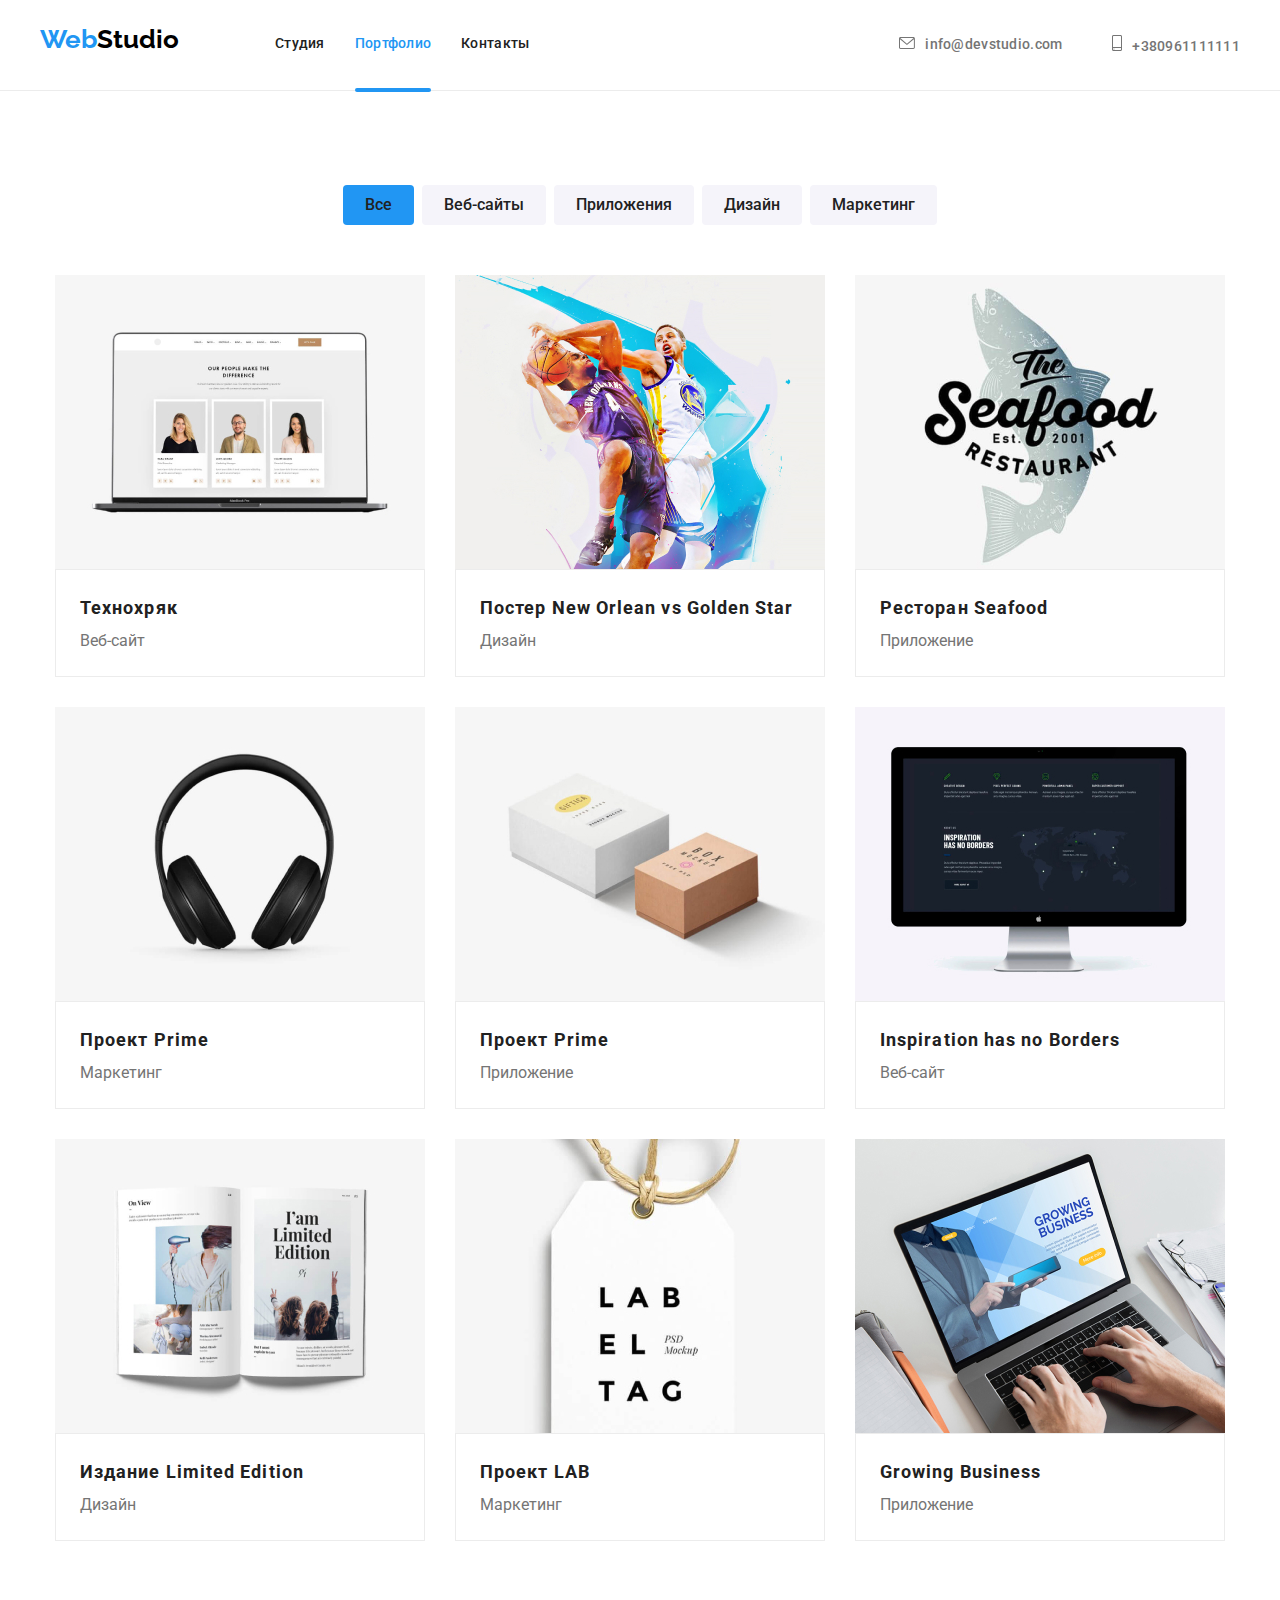
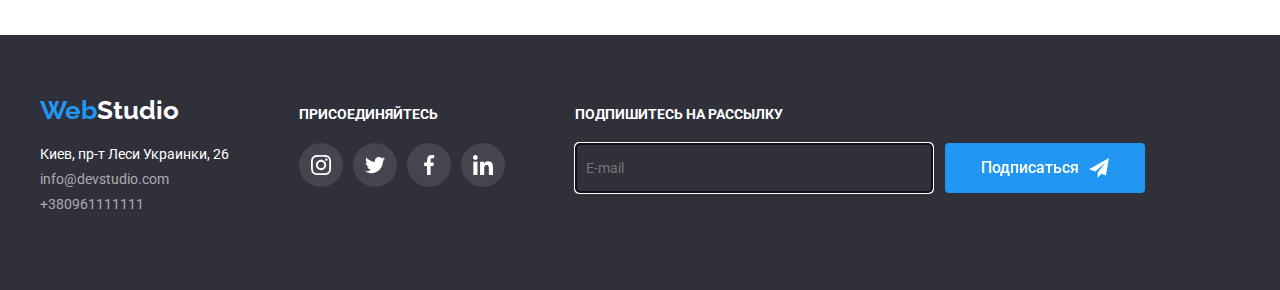
==== portfolio.html @ 6bc1f63d "hw-07" ====
<!DOCTYPE html>
<html lang="ru">
<head>
    <meta charset="UTF-8">
    <meta http-equiv="X-UA-Compatible" content="IE=edge">
    <meta name="viewport" content="width=device-width, initial-scale=1.0">
    <title>portfolio</title>
<link rel="preconnect" href="https://fonts.googleapis.com"> 
<link rel="preconnect" href="https://fonts.gstatic.com" crossorigin> 
<link rel="preconnect" href="https://fonts.googleapis.com">
<link rel="preconnect" href="https://fonts.gstatic.com" crossorigin>
<link href="https://fonts.googleapis.com/css2?family=Raleway:wght@700&family=Roboto:wght@400;500;700;900&display=swap" rel="stylesheet">
<link rel="stylesheet" href="https://cdnjs.cloudflare.com/ajax/libs/modern-normalize/1.1.0/modern-normalize.min.css">
<link rel="stylesheet" href="css/styles.css"> 
    </head>
<body>
      <!-- Top line -->
      <header class="page-header">
        <div class="container main-nav">
          <nav>
         <a class="logo link" href="/">Web<span class="logo-studio link">Studio</span></a>
         <ul class="site-nav list">
           <li class="logo-item"><a href="./index.html" class="link">Студия</a></li>
           <li class="logo-current logo-item"><a href="./portfolio.html" class="link-current link">Портфолио</a></li>
           <li class="logo-item"><a href="" class="link">Контакты</a></li>
           </ul>
       </nav>
       <ul class="adress-nav list">
        <li class="adress-nav">
          <a href="mailto:info@devstudio.com" class="studio-meil">          
           <svg class="adress-nav-icon" width="16px" height="12px">
             <use href="./images/icons.svg#icon-envelope"></use>
           </svg>info@devstudio.com</a>
             </li>
 
 
        <li class="adress-nav"><a href="tel:+380961111111" class="studio-tel"> 
         <svg class="adress-nav-phone" width="10px" height="16px">
           <use href="./images/icons.svg#icon-smartphone"></use>
         </svg>+380961111111</a></li>
      </ul></div>
     </header>
 
     <main>
        <!-- Портфолио -->
        <section class="section padding-top">
        <div class="container">
          <nav>
                  <ul class="button-nav list">
                    <li class="btn-item"><button type="button" class="btn active">Все</button></li>
                    <li class="btn-item"><button type="button" class="btn">Веб-сайты</button></li>
                    <li class="btn-item"><button type="button" class="btn">Приложения</button></li>
                    <li class="btn-item"><button type="button" class="btn">Дизайн</button></li>
                    <li class="btn-item"><button type="button" class="btn">Маркетинг</button></li>
                </ul>
            
              </nav>            
        </div>
    
            <!-- Все -->
          
<div class="container">
  
  <ul class="about-project list">
            <li class="products">
              
              <img class="products-img" src="./images/portfolio/img-1.jpg" alt="Технохряк" width="370">              
              <div class="product-thumb"></div>
              <div class="about-products">
               <h1 class="project">Технохряк</h1>
               <p class="project-item">Веб-сайт</p>
            </div>
            
            </li>
            <li class="products">
              
              <img class="products-img" src="./images/portfolio/img-2.jpg" alt="Постер New Orlean vs Golden Star" width="370">
             <div class="product-thumb"></div>
              <div class="about-products">
              <h1 class="project">Постер New Orlean vs Golden Star</h1>
              <p class="project-item">Дизайн</p>
            </div>
            
            </li>
            <li class="products">
              
              <img class="products-img" src="./images/portfolio/img-3.jpg" alt="Ресторан Seafood" width="370">
              <div class="product-thumb"></div>
              <div class="about-products">
              <h1 class="project">Ресторан Seafood</h1>
              <p class="project-item">Приложение</p>
            </div>
            
            </li>
            <li class="products">
              <img class="products-img" src="./images/portfolio/img-4.jpg" alt="Проект Prime" width="370">
              <div class="product-thumb"></div>
              <div class="about-products">
              <h1 class="project">Проект Prime</h1>
              <p class="project-item">Маркетинг</p>
            </div>
            
            </li>
            <li class="products">
             <img class="products-img" src="./images/portfolio/img-5.jpg" alt="Проект Boxes" width="370">
             <div class="product-thumb"></div>
             <div class="about-products">  
            <h1 class="project">Проект Prime</h1>
                <p class="project-item">Приложение</p>
              </div>
               
              </li>
            <li class="products">
             <img class="products-img" src="./images/portfolio/img-6.jpg" alt="Inspiration has no Borders" width="370">
             <div class="product-thumb"></div>   
             <div class="about-products">
                <h1 class="project">Inspiration has no Borders</h1>
                <p class="project-item">Веб-сайт</p>
              </div>
              
              </li>
              <li class="products">
                <img class="products-img" src="./images/portfolio/img-7.jpg" alt="Издание Limited Edition" width="370">
                <div class="product-thumb"></div>
                <div class="about-products">
                <h1 class="project">Издание Limited Edition</h1>
                <p class="project-item">Дизайн</p>
              </div>
              
              </li>
              <li class="products">
               <img class="products-img" src="./images/portfolio/img-8.jpg" alt="Проект LAB" width="370">
               <div class="product-thumb"></div> 
               <div class="about-products">
                <h1 class="project">Проект LAB</h1>
                <p class="project-item">Маркетинг</p>
              </div>
              
              </li>
              <li class="products">
               <img class="products-img" src="./images/portfolio/img-9.jpg" alt="Growing Business" width="370">
               <div class="product-thumb"></div>
               <div class="about-products">
                <h1 class="project">Growing Business</h1>
                <p class="project-item">Приложение</p>
              </div>
             
              </li>
            </ul>
         
          </div>
        </section>
      </main>
  
      <!-- Футер -->
      <footer class="footer-nav">
        <div class="container footer-item">
          <div class="foot-nav">
         <div class="footer-logo"><a class="footer-logo link" href="/">Web<span class="footer-logostudio link">Studio</span></a></div>
            <address>
              <div class="footer">
              <ul class="adress-footer list">
              <li class="adress"><a class="post-adress">Киев, пр-т Леси Украинки, 26</a></li>
              <li class="adress"><a href="mailto:info@devstudio.com" class="link-footer">info@devstudio.com</a></li>
              <li class="adress"><a href="tel:++380961111111" class="link-footer">+380961111111</a></li>
            </ul>
          </div>           
            </address>
          </div>
        
  <div class="welcome">
    <h3 class="welcome-title">ПРИСОЕДИНЯЙТЕСЬ</h3>
      <ul class="welcome-soc-list list">
      <li class="welcome-soc-item">
        <a href="" class="welcome-soc-link">
          <svg class="welcome-soc-icon" width="20px" height="20px">
            <use href="./images/icons.svg#icon-instagram"></use>
          </svg>
        </a>
      </li>
      <li class="welcome-soc-item">
        <a href="" class="welcome-soc-link">
          <svg class="welcome-soc-icon" width="20px" height="20px">
            <use href="./images/icons.svg#icon-twitter"></use>
          </svg>
        </a>
      </li>
      <li class="welcome-soc-item">
        <a href="" class="welcome-soc-link">
          <svg class="welcome-soc-icon" width="20px" height="20px">
            <use href="./images/icons.svg#icon-facebook"></use>
          </svg>
        </a>
      </li>
      <li class="welcome-soc-item">
        <a href="" class="welcome-soc-link">
          <svg class="welcome-soc-icon" width="20px" height="20px">
            <use href="./images/icons.svg#icon-linkedin"></use>
          </svg>
        </a>
      </li>
    </ul>
  </div>
  
  <div class="footer-list-item list">
  
    <h3 class="welcome-title">ПОДПИШИТЕСЬ НА РАССЫЛКУ</h3>
    <form class="footer-form">
      <input class="form-input" type="email" id="email" name="email"  placeholder="E-mail" autofocus autocomplete="email">
      <label class="form-label" for="email">
          <button type="submit" class="btn footer-btn">
            Подписаться
            <svg class="btn-link-icon" width="20px" height="20px">
              <use href="./images/icons.svg#icon-icon-send"></use>
            </svg> 
          </button>
      </label>
    </form>
  
  </div>
  </div>
  
    </footer>
</body>
</html>
---- css/styles.css ----
html {
    box-sizing: border-box;
}

*::before,
*::after {
    box-sizing: inherit;}

:root {
    --primary-text-color: #212121;
    --accent-color: #2196F3;
    --primary-white-color: #FFFFFF;
    --secondary-color: #757575;}

/*body style*/

body {font-family: 'Roboto', sans-serif; 
    background-color: var(--primary-white-color);
    color: var(--primary-text-color);
    font-size: 14px;
    letter-spacing: 0.0 3em;} 

    .list {list-style: none;}
    .link {text-decoration: none;}
    
/* page-header */
   
.page-header 
   {background-color: var(--primary-white-color);
padding: 24px 0 25px;
border-bottom: 1px solid #ECECEC;}

/* container */

.container {
    margin-left: auto;
    margin-right: auto;
    width: 1200px;
    padding-left: 0px;
    padding-right: 0px;
    padding-top: 0px;
    /* outline: 2px solid tomato; */
}

.section {
    padding-top: 94px;
    padding-bottom: 94px;
}
.section.no-padding {
    padding-top: 0px;
    padding-bottom: 0px;
}

.section.padding-top {
    padding-top: 94px;
    padding-bottom: 0px;
}
.section.padding-bottom {
    padding-top: 0px;
    padding-bottom: 94px;
}

.visually-hidden {
    position: absolute;
    white-space: nowrap;
    width: 1px;
    height: 1px;
    overflow: hidden;
    border: 0;
    padding: 0;
    clip: rect(0 0 0 0);
    clip-path: inset(50%);
    margin: -1px;
}

/*-------------logo--------------*/
    .logo {
    font-family: 'Raleway', sans-serif;
    font-weight: 700;
    font-size: 26px;
    line-height: 1.17;
    color: #2196F3;}

    .logo-studio {color: #000000;}
    
    /*site-nav*/

    .site-nav {display: inline-flex;
    align-items: center;}

    .logo {margin-right: 93px;}
    
    .site-nav .link {
    display: block;
    color: var(--primary-text-color);
    font-weight: 500;
    line-height: 0.87;
    letter-spacing: 0.02em;
    /* transition-duration: 1000ms;
    transition-timing-function: cubic-bezier(0.4, 0, 0.2, 1); */
    }


    
    /* ------------------Полоски------------ */

    
    
    .logo-item::after {
        position: relative;
        bottom: -30px;
        content: "";
        width: 100%;
        height: 4px;
        border-radius: 2px;
        background-color: #2196F3;
        display: inline-flex;
        opacity: 0;
        transition-duration: 250ms;
    transition-timing-function: cubic-bezier(0.4, 0, 0.2, 1);
         }

    
    
    
    .logo-current.logo-item::after  {opacity: 1;}

    

    
    .logo-item:not(:last-child) {
        margin-right:30px;
        
   }

    /* .logo-item {position: relative; opacity: 1;} */

      
    .site-nav .link:hover {color: var(--accent-color);}
    .site-nav .link:focus {color: var(--accent-color);} 

    .adress-nav .link {color: var(--primary-text-color);
    font-weight: 500;
    line-height: 0.87;
    letter-spacing: 0.02em;
   }
    
    .adress-nav .link:hover {color: var(--accent-color);}
    .adress-nav .link:focus {color: var(--accent-color);}

    .site-nav .link-current {
        font-weight: 500;
        color: var(--accent-color); }

    

        

    .studio-meil {
    color: var(--secondary-color);
    font-weight: 500;
    line-height: 1.14;
    letter-spacing: 0.02em;
    display: block;
    text-decoration: none;
    transition-duration: 250ms;
    transition-timing-function: cubic-bezier(0.4, 0, 0.2, 1);}


    .adress-nav-icon {fill: currentColor; margin-right: 10px;
        align-items: center; }

    .studio-meil:hover {color: var(--accent-color);}
    .studio-meil:focus {color: var(--accent-color);}

    .adress-nav {display: flex;
        align-items: center;}

    .adress-nav .studio-meil {
    margin-right: 50px;}

    .studio-tel {
    color: var(--secondary-color);
    font-weight: 500;
    line-height: 1.14;
    letter-spacing: 0.02em;
    display: block;
    text-decoration: none;
    transition-duration: 250ms;
    transition-timing-function: cubic-bezier(0.4, 0, 0.2, 1);;
    }

    .adress-nav-phone {fill: currentColor; margin-right: 10px;
        align-items: center;}

    .studio-tel:hover {color: var(--accent-color);}
    .studio-tel:focus {color: var(--accent-color);}

    .list  
    {list-style: none;
    padding: 0;
    margin: 0;}
    
  
    .main-nav {display: flex;
    align-items: center;
    justify-content: space-between;
    
}
   
    /*-------------Hero------------------*/

  .hero {
    text-align: center;
    padding: 200px 390px;
    background-color: #2F303A;
    }

    .hero-fone {
    max-width: 1600px;
        height: 600px;
        margin-left: auto;
        margin-right: auto;
        background-image: linear-gradient(rgba(47, 48, 58, 0.4), rgba(47, 48, 58, 0.4)), url(../images/header.jpg);
        background-repeat: no-repeat;
        background-position: center;
        background-size: cover;

    }


    .hero-title {
        font-weight: 900;
        margin-top: 0;
        margin-bottom: 30px;
        font-size: 44px;
        line-height: 1.3;
        letter-spacing: 0.06em;
        text-transform: uppercase;
    color: var(--primary-white-color);}

    .order-services {
        cursor: pointer;
        border: 1px solid transparent;
        border-radius: 4px;
        min-width: 200px;
        padding: 10px 32px;
        display: inline-block;
        background-color: #2196F3;
        color: var(--primary-white-color);
        font-weight: 700;
        font-size: 16px;
        line-height: 1.8;
        letter-spacing: 0.06em;
    text-align: center;
    
}


    /*Особенности*/

    .section-title {
    margin-top: 0;
    margin-bottom: 0px;
    font-size: 36px;
    line-height: 1.16;
    text-align: center;
    color: var(--primary-text-color);
        }
    
    .peculiarities-list .title 
    {color: var(--primary-text-color);
    margin-top: 0;
    margin-bottom: 0; 
    font-weight: 700;
    line-height: 1.14;}

    .item-peculiarities
     {margin-right: 30px;
    width: 270px;
        height: 120px;
     }

    .item-peculiarities:last-child {margin-right: 0;}

    
    .peculiarities-list 
    {display: flex;}


    

    .name-title {
    margin-top: 0;
    margin-bottom: 10px;
    font-size: 14px;
    font-weight: 700;
    line-height: 1.14;
    text-transform: uppercase;
    color: var(--primary-text-color);
    padding-top: 30px;
    
    }
      
    .about-peculiarities {
    margin-top: 0;
    margin-bottom: 0px;

    line-height: 1.71;
    color: var(--secondary-color); }

    
    /* ______________________________________  */

    .pec-icon {
        display: flex;
        justify-content: center;
        
    }

    .pec-item {
        width: 270px;
        height: 120px;
        display: flex;
        flex-direction: column;
        align-items: center;
        justify-content: center;
        background-color: #F5F4FA;
        margin-right: 30px;}

        
    /* Чем мы занимаемся */

    .about-title {padding-bottom: 50px;}
    
   
    .item 
    {width: calc((100% - 60px) / 3);
    margin-right: 30px;}

    .about-item
     {display:flex;
    flex-wrap: wrap;;
     }

    .item:last-child {margin-right: 0;}
  
    /*---------Наша команда---------*/
    
    .section-title {padding-bottom: 50px;}
    
    .team {background-color: #F5F4FA;}
    
    .member-pic {display: block;}

    .products-img {display: block;}

  

    .about-team {background-color: var(--primary-white-color);}

    .team-title
    {font-weight: 500;
    font-size: 16px;
    line-height: 1.18;
    text-align: center;
    margin: 0;
    padding-top: 30px;
    color: var(--primary-text-color);}

    .team-profession 
    {font-size: 16px;
    line-height: 1.18;
    text-align: center;
    color: var(--secondary-color);
    margin-bottom: 16px;
    padding-bottom: 16px;}

    .team 
    {display: flex;
    flex-wrap: wrap;
    justify-content:center;
    
}

    .member-team {
    width: 270px;
    box-shadow: 0px 4px 4px rgb(0 0 0 / 25%);    
    margin-right: 30px;
    border: 1px solid #ECECEC;
    

    
    }

    .member-team:last-child {margin-right: 0;}

    .section .team {
        margin-bottom: 0;
    }

/* ------------social----------- */

.team-soc-list {
display: flex;
justify-content: center;
padding-bottom: 30px;
}

.team-soc-item {
width: 44px;
height: 44px;
}

.team-soc-item + .team-soc-item {margin-left: 10px;}

.team-soc-link {
    width: 100%;
    height: 100%;
    background-color: var(--primary-white-color);
    display: flex;
    align-items: center;
    justify-content: center;
    border-radius: 50%;
    color: #AFB1B8;
    transition-duration: 250ms;
    transition-timing-function: cubic-bezier(0.4, 0, 0.2, 1);
}

.team-soc-icon {fill: currentColor;}

.team-soc-link:hover {
    background-color: var(--accent-color);
    color: var(--primary-white-color);
}


    /*Футер*/

    
    .footer-item {display: flex;
    flex-direction: row;
align-items: baseline;} 
    
    .footer-nav {background-color:  #2F303A;}

.foot-nav {display: inline-block;}

    
    .footer-logo {
    font-family: 'Raleway', sans-serif;
    font-weight: 700;
    
    font-size: 26px;
    line-height: 1.19;
    color: var(--accent-color);}

    .footer-logostudio {color: var(--primary-white-color);}
    
    .post-adress {
    line-height: 0.06;
    font-style: normal;
    color: var(--primary-white-color);}

    .link-footer
    {text-decoration: none;
    font-style: normal;
    line-height: 0.06;
    color: rgba(255, 255, 255, 0.6);
    transition-duration: 250ms;
    transition-timing-function: cubic-bezier(0.4, 0, 0.2, 1);;
}

    .link-footer:hover {color: var(--accent-color);}
    .link-footer:focus {color: var(--accent-color);}

    .footer-logo { 
    padding-top: 60px;
    }
    
    .footer {
   
    padding-top: 20px;
    padding-bottom: 60px;
    margin-bottom: 9px;}
    
    .adress {
        margin-bottom: 9px;
    }

    
    .welcome {
        display: inline-block;
        margin-left: 70px;
        }



    .welcome-title
    {font-size: 14px;    
    line-height: 1.14;    
    margin-top: 0;
    margin-bottom: 0%;
    color: var(--primary-white-color);
padding-bottom: 20px;}

    .welcome-soc-item {
        width: 44px;
        height: 44px;
        }
        
    .welcome-soc-link {
        width: 100%;
        height: 100%;
        background-color: rgba(255, 255, 255, 0.1);
        display: flex;
        align-items: center;
        justify-content: center;
        border-radius: 50%;
        color: white;
       transition-duration: 250ms;
       
    transition-timing-function: cubic-bezier(0.4, 0, 0.2, 1);;
    }

    .welcome-soc-list {
        display: flex;
        justify-content: center;}

        .welcome-soc-item + .welcome-soc-item {margin-left: 10px;}

        .welcome-soc-icon {fill: currentColor ;}

        .welcome-soc-link:hover {
            background-color: var(--accent-color);
            color: var(--primary-white-color);
        }

    .footer-list-item {
    display: inline-block;
    margin-left: 70px;}

    .footer-form {display: inline-flex;
    }


    .btn.footer-btn {
    display: flex;
    align-items: center;
    justify-content: center;
    margin-left: 12px;
    width: 200px;
    height: 50px;
    background-color: #2196F3;
    color: #FFFFFF;}


            
            
                
    .btn-link-icon {margin-left: 10px;}



        

       /*----------------------button------------------------------*/

   .btn {
    display: flex;
    cursor: pointer;
    color: var(--primary-text-color);
    text-decoration: none;
    padding: 6px 22px;
    outline: none;
    font-weight: 500;
    font-size: 16px;
    line-height: 1.6;
    border-width: 1px 0;
    border-style: solid none;
    border-color: transparent;
    border-radius: 4px;
    background: #F5F4FA;
    transition: 0.2s;
    text-align: center;
    transition-duration: 250ms;
    transition-timing-function: cubic-bezier(0.4, 0, 0.2, 1);;}

    .button-nav {display: flex;
        justify-content: center;
        padding-bottom: 50px;
       }



    .btn-item { font-size: 500;
    
    }
  
   

    .button-nav .btn-item + .btn-item {margin-left: 8px;}

    .btn.active {background-color: var(--accent-color);}
    
    .btn:hover {background-color: var(--accent-color); color: var(--primary-white-color);}
    .btn:focus {background-color: var(--accent-color); color: var(--primary-white-color);}
    .btn:hover {box-shadow: 0px 4px 4px rgb(0 0 0 / 25%);}

    





    /* project */

     .about-project 
    {display: flex;
    flex-wrap: wrap;
    justify-content:center;
    padding-bottom: 94px;
        
}

.project {
    margin: 0;
    padding-top: 20px;
    padding-bottom: 4px;
    font-size: 18px;
    line-height: 2;
    letter-spacing: 0.06em;
    color: var(--primary-text-color);
}

    .products-img {display: block;}

    .project-item {
    margin: 0;
    font-size: 16px;
    line-height: 1.87;
    color: var(--secondary-color);
}


    .products {margin-right: 30px;
    margin-bottom: 30px;
    }

    .product-thumb::before {
    content: "";
    width: 370px;
    height: 294px;
    background-color: rgba(33, 150, 243, 0.9);
    display: block;
    position: absolute;
    overflow: hidden;
    opacity: 0;
    transition-duration: 250ms;
    transition-timing-function: cubic-bezier(0.4, 0, 0.2, 1);
    transform: translateY(0);
    }


    .product-thumb::before {
    content: 'Ресурс предлагает комплексные предложения с разным уровнем функционала и сервисов. Все это позволит посетителю получить исчерпывающие сведения о компании или частном лице.';
    font-size: 18px;
    line-height: 1.55;
    padding: 63px 24px;
    color: var(--primary-white-color);
        } 

        
.products:hover .product-thumb::before
{transform: translateY(-100%);
opacity: 1;}
            
     


    .products:hover {box-shadow: 0px 4px 4px rgb(0 0 0 / 25%);}
    .products:focus {box-shadow: 0px 4px 4px rgb(0 0 0 / 25%);}

    .products:nth-child(3n) {margin-right: 0;}
    .products:nth-last-child(-n+3) {margin-bottom: 0;}
    /* .products:nth-last-child(-n+3) {padding-bottom: 94px;} */

    .about-products
    {padding: 20px 24px; 
    border: 1px solid #ECECEC;}
    
    .project {padding: 0;}
    .products-img {display: block;}

    /* -- Постоянные клиенты -- */



    .customers-list {
        display: flex;
        justify-content: center;
    }

    .customers-item {
        width: 170px;
        height: 92px;
        border: 1px solid #AFB1B8;
        overflow: hidden;
        border-radius: 4px;
    }

    .customers-item:hover {border: 1px solid var(--accent-color);

    }

    .customers-item + .customers-item {margin-left: 30px;}

    .customers-link {
        width: 100%;
        height: 100%;
        background-color: var(--primary-white-color);
        display: flex;
        align-items: center;
        justify-content: center;
        color: #AFB1B8;
        transition-property: color;
    transition-duration: 250ms;
    transition-timing-function: cubic-bezier(0.4, 0, 0.2, 1);}

    .customers-icon {fill: currentColor;}
        
    .customers-link:hover {
        background-color: var(--primary-white-color);
        color: var(--accent-color);}



        /* --------------------------Modal------------------------ */

.backdrop {
    position: absolute;
    top: 0;
    left: 0;
    width: 100vw;
    height: 100vh;
    background-color: rgba(0, 0, 0, 0.2);
    transition: opacity 300ms, visibility 300ms;
}


.modal {
    width: 528px;
    min-height: 581px;
    background-color: #FFFFFF;
    border-radius: 5px;
    position: absolute;
    top: 50%;
    left: 50%;
    transform: translate(-50%, -50%);
    padding: 40px ;

      
}


.modal-closed-btn {
    position: absolute;
    cursor: pointer;
    width: 30px;
    height: 30px;
    border: 1px solid #999999;
    border-radius: 50%;
    top: 8px;
    right: 8px;
    color: #000000;
    background-color: transparent;
    display: flex;
    align-items: center;
    justify-content: center;
}

.modal-closed-btn:hover {fill:var(--accent-color)}

  

.is-hidden{
    opacity: 0;
    pointer-events: none;
    visibility: hidden;
}


.modal-title {
   font-size: 18px;
   font-weight: 600;
    color: #000000;
    text-align: center;
    margin-bottom: 15px;
}

.modal-input {
    width: 100%;
    height: 45px;
    border: 1px solid #757575;
    border-radius: 3px;
    padding-left: 30px;
}

 .modal-field {
     margin-bottom: 10px;
 }



.modal-label {color: #757575;
    font-size: 12px;
    line-height: 1.16;
    display: block;
    margin-bottom: 5px;}


.form-input {width: 358px;
height: 50px;
border: 1px solid #FFFFFF4D;
background-color: #2F303A;
border-radius: 4px;
padding-left: 10px;}


.modal-comment {
    width: 100%;
    height: 120px;
    border: 1px solid #757575;
    border-radius: 3px;
    margin-bottom: 10px;
    padding: 10px;
    resize: none;
}


.btn.form-list-btn {
    display: flex;
    align-items: center;
    justify-content: center;
    width: 200px;
    height: 50px;
    background-color: #2196F3;
    color: #FFFFFF;}

    .form-list-btn {
    position: absolute;
    left: 162px;}

    .modal-field-wrap {
    position: relative;
    }

    .modal-icon {
        position: absolute;
        left: 7px;
        top: 50%;
        transform: translateY(-50%);
        fill: currentColor;
    }
    
    .modal-input:hover {
    border-color: var(--accent-color);}
    .modal-input:focus {
        border-color: var(--accent-color);}



   .modal-input:focus + .modal-icon {fill: var(--accent-color);}


   .check-text {display: flex;
align-items: center;}

   .check-text::before {
       content: " ";
       width: 16px;
       height: 15px;
       border: 2px solid #303030;
       border-radius: 3px;
       margin-right: 5px;   
   }

   .modal-check:checked + .check-text::before {background-color: var(--accent-color);
border: none;
background-image: url(../images/check.svg);
background-position: center;
background-repeat: no-repeat;}


.form-privacy .link-current{
    font-weight: 400;
}

.form-privacy {

font-size: 14px;
line-height: 1.71;
vertical-align: top}
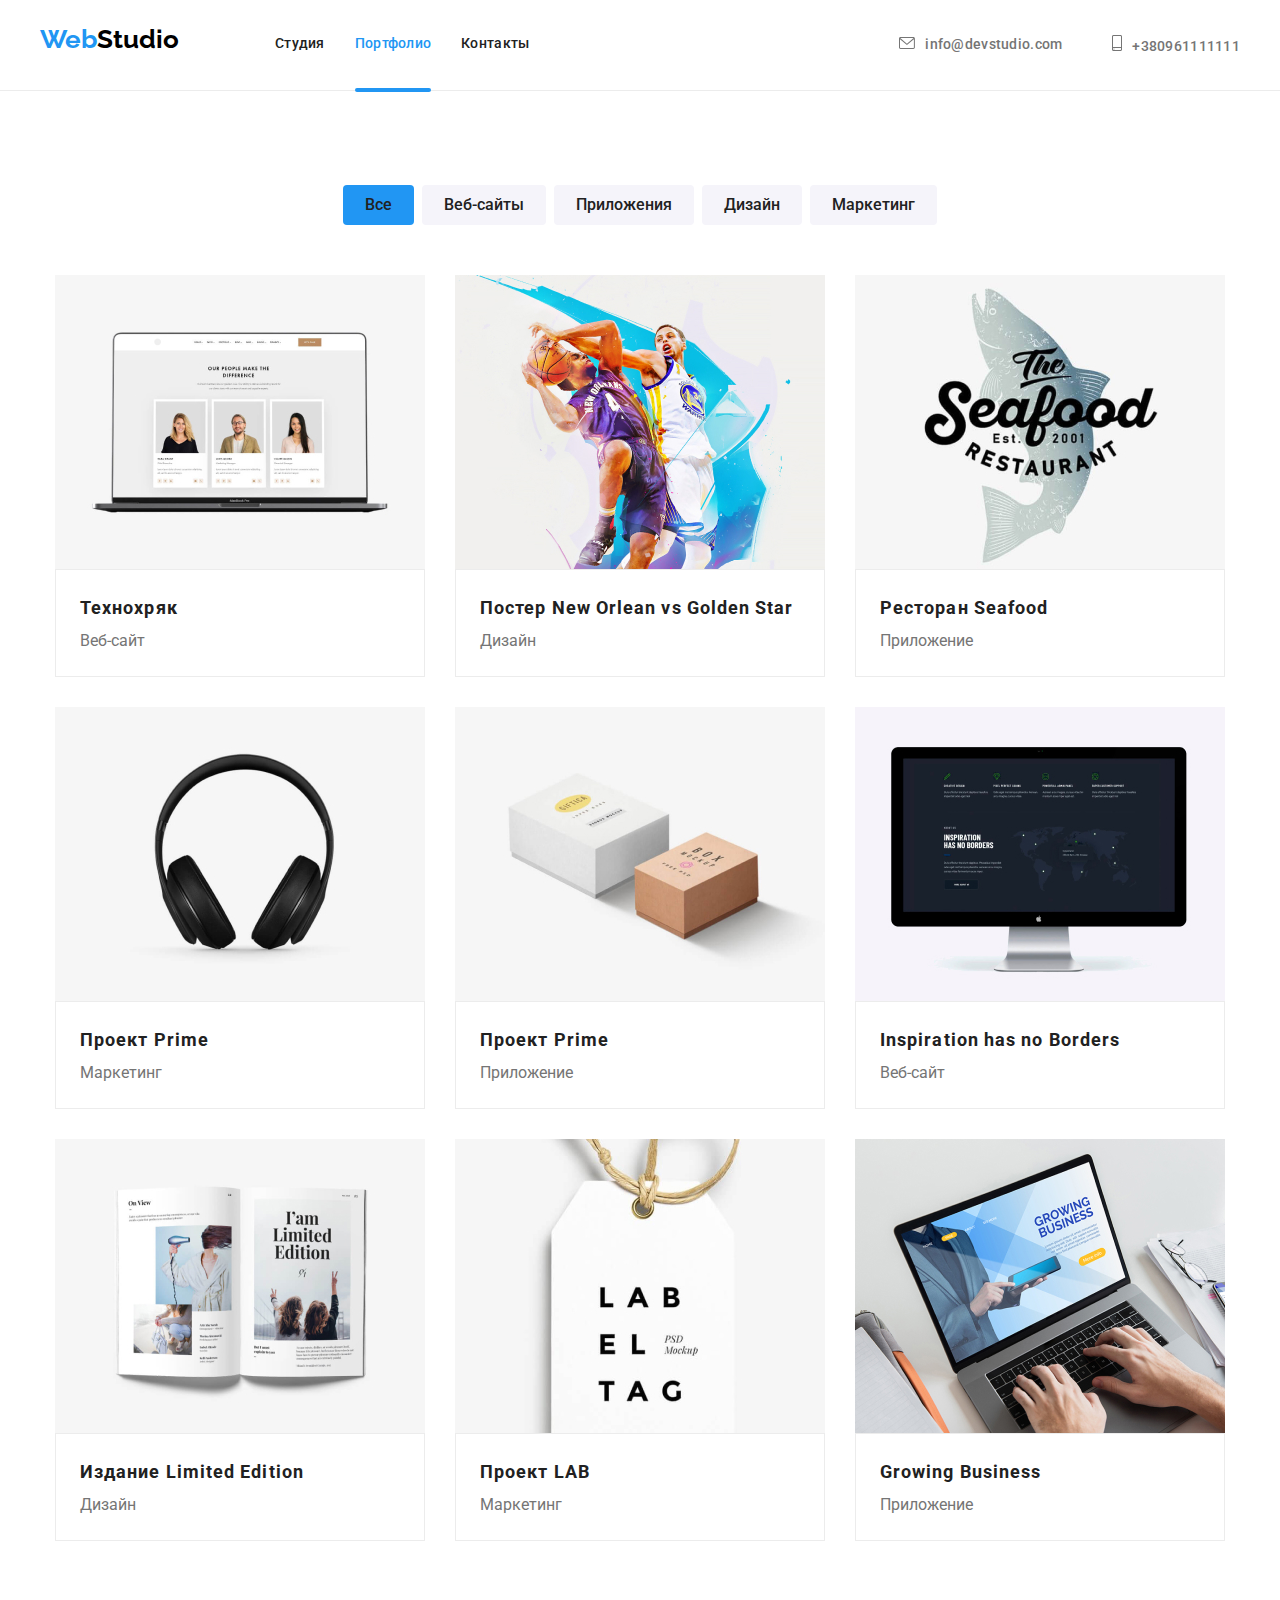
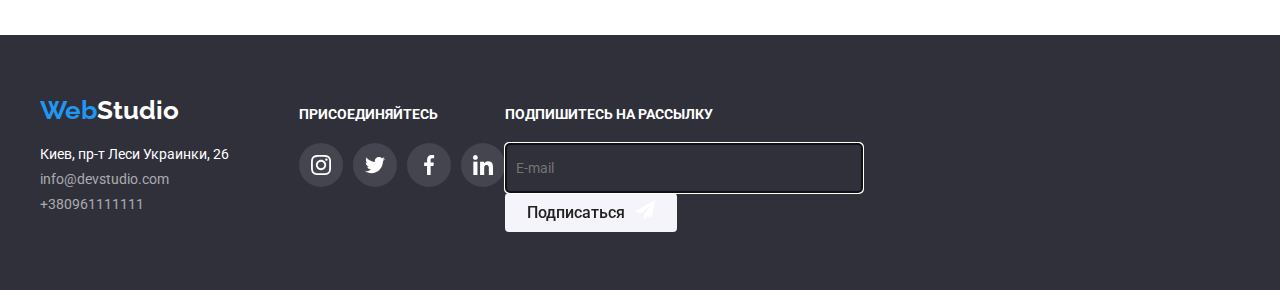
==== commit 1b0f81af: "hw-07" ====
--- a/portfolio.html
+++ b/portfolio.html
@@ -14,32 +14,37 @@
 <link rel="stylesheet" href="css/styles.css"> 
     </head>
 <body>
-      <!-- Top line -->
+      <!--------------------- Лого ------------------------>
       <header class="page-header">
         <div class="container main-nav">
           <nav>
-         <a class="logo link" href="/">Web<span class="logo-studio link">Studio</span></a>
+         <a class="page-header__link link" href="/">Web<span class="page-header__logo link">Studio</span></a>
+      
+      <!-------------------- Навигация -------------------->
          <ul class="site-nav list">
-           <li class="logo-item"><a href="./index.html" class="link">Студия</a></li>
-           <li class="logo-current logo-item"><a href="./portfolio.html" class="link-current link">Портфолио</a></li>
-           <li class="logo-item"><a href="" class="link">Контакты</a></li>
+           <li class="site-nav__item "><a href="./index.html" class="site-nav__link link">Студия</a></li>
+           <li class="site-nav__item stripe-current"><a href="./portfolio.html" class="site-nav__link link link-current">Портфолио</a></li>
+           <li class="site-nav__item"><a href="" class="site-nav__link link">Контакты</a></li>
            </ul>
        </nav>
+           
+       
+       <!--------------------Контакты----------------------->
+       
        <ul class="adress-nav list">
-        <li class="adress-nav">
-          <a href="mailto:info@devstudio.com" class="studio-meil">          
-           <svg class="adress-nav-icon" width="16px" height="12px">
-             <use href="./images/icons.svg#icon-envelope"></use>
-           </svg>info@devstudio.com</a>
-             </li>
- 
- 
-        <li class="adress-nav"><a href="tel:+380961111111" class="studio-tel"> 
-         <svg class="adress-nav-phone" width="10px" height="16px">
-           <use href="./images/icons.svg#icon-smartphone"></use>
-         </svg>+380961111111</a></li>
-      </ul></div>
+         <li class="adress-nav">
+           <a href="mailto:info@devstudio.com" class="adress-nav__meil">          
+            <svg class="adress-nav__icon" width="16px" height="12px">
+              <use href="./images/icons.svg#icon-envelope"></use>
+            </svg>info@devstudio.com</a>
+              </li>
+              <li class="adress-nav"><a href="tel:+380961111111" class="adress-nav__tel"> 
+          <svg class="adress-nav__icon" width="10px" height="16px">
+            <use href="./images/icons.svg#icon-smartphone"></use>
+          </svg>+380961111111</a></li>
+       </ul></div>
      </header>
+   
  
      <main>
         <!-- Портфолио -->
@@ -152,49 +157,51 @@
         </section>
       </main>
   
-      <!-- Футер -->
-      <footer class="footer-nav">
-        <div class="container footer-item">
-          <div class="foot-nav">
-         <div class="footer-logo"><a class="footer-logo link" href="/">Web<span class="footer-logostudio link">Studio</span></a></div>
+      <!------------------------- Футер ----------------------------->
+      <footer class="footer">
+        <div class="container footer__container">
+          <div class="footer__nav">
+         <div class="footer__logo">
+           <a class="footer__logo link" href="/">Web<span class="footer__text link">Studio</span></a>
+          </div>
             <address>
-              <div class="footer">
-              <ul class="adress-footer list">
-              <li class="adress"><a class="post-adress">Киев, пр-т Леси Украинки, 26</a></li>
-              <li class="adress"><a href="mailto:info@devstudio.com" class="link-footer">info@devstudio.com</a></li>
-              <li class="adress"><a href="tel:++380961111111" class="link-footer">+380961111111</a></li>
+              <div class="footer-adress">
+              <ul class="footer-adress__list list">
+              <li class="footer-adress__item"><a class="post-adress">Киев, пр-т Леси Украинки, 26</a></li>
+              <li class="footer-adress__item"><a href="mailto:info@devstudio.com" class="footer-adress__link">info@devstudio.com</a></li>
+              <li class="footer-adress__item"><a href="tel:++380961111111" class="footer-adress__link">+380961111111</a></li>
             </ul>
           </div>           
             </address>
           </div>
         
   <div class="welcome">
-    <h3 class="welcome-title">ПРИСОЕДИНЯЙТЕСЬ</h3>
-      <ul class="welcome-soc-list list">
-      <li class="welcome-soc-item">
-        <a href="" class="welcome-soc-link">
-          <svg class="welcome-soc-icon" width="20px" height="20px">
+    <h3 class="welcome__title">ПРИСОЕДИНЯЙТЕСЬ</h3>
+      <ul class="welcome__list list">
+      <li class="welcome__item">
+        <a href="" class="welcome__link">
+          <svg class="welcome__icon" width="20px" height="20px">
             <use href="./images/icons.svg#icon-instagram"></use>
           </svg>
         </a>
       </li>
-      <li class="welcome-soc-item">
-        <a href="" class="welcome-soc-link">
-          <svg class="welcome-soc-icon" width="20px" height="20px">
+      <li class="welcome__item">
+        <a href="" class="welcome__link">
+          <svg class="welcome__icon" width="20px" height="20px">
             <use href="./images/icons.svg#icon-twitter"></use>
           </svg>
         </a>
       </li>
-      <li class="welcome-soc-item">
-        <a href="" class="welcome-soc-link">
-          <svg class="welcome-soc-icon" width="20px" height="20px">
+      <li class="welcome__item">
+        <a href="" class="welcome__link">
+          <svg class="welcome__icon" width="20px" height="20px">
             <use href="./images/icons.svg#icon-facebook"></use>
           </svg>
         </a>
       </li>
-      <li class="welcome-soc-item">
-        <a href="" class="welcome-soc-link">
-          <svg class="welcome-soc-icon" width="20px" height="20px">
+      <li class="welcome__item">
+        <a href="" class="welcome__link">
+          <svg class="welcome__icon" width="20px" height="20px">
             <use href="./images/icons.svg#icon-linkedin"></use>
           </svg>
         </a>
@@ -204,13 +211,13 @@
   
   <div class="footer-list-item list">
   
-    <h3 class="welcome-title">ПОДПИШИТЕСЬ НА РАССЫЛКУ</h3>
+    <h3 class="welcome__title">ПОДПИШИТЕСЬ НА РАССЫЛКУ</h3>
     <form class="footer-form">
       <input class="form-input" type="email" id="email" name="email"  placeholder="E-mail" autofocus autocomplete="email">
       <label class="form-label" for="email">
           <button type="submit" class="btn footer-btn">
             Подписаться
-            <svg class="btn-link-icon" width="20px" height="20px">
+            <svg class="btn__icon" width="20px" height="20px">
               <use href="./images/icons.svg#icon-icon-send"></use>
             </svg> 
           </button>
--- a/css/styles.css
+++ b/css/styles.css
@@ -1,6 +1,5 @@
 html {
-    box-sizing: border-box;
-}
+    box-sizing: border-box;}
 
 *::before,
 *::after {
@@ -14,7 +13,8 @@
 
 /*body style*/
 
-body {font-family: 'Roboto', sans-serif; 
+body {
+    font-family: 'Roboto', sans-serif; 
     background-color: var(--primary-white-color);
     color: var(--primary-text-color);
     font-size: 14px;
@@ -25,10 +25,10 @@
     
 /* page-header */
    
-.page-header 
-   {background-color: var(--primary-white-color);
-padding: 24px 0 25px;
-border-bottom: 1px solid #ECECEC;}
+.page-header {
+    background-color: var(--primary-white-color);
+    padding: 24px 0 25px;
+    border-bottom: 1px solid #ECECEC;}
 
 /* container */
 
@@ -73,90 +73,77 @@
     margin: -1px;
 }
 
-/*-------------logo--------------*/
-    .logo {
+.list {
+    list-style: none;
+    padding: 0;
+    margin: 0;}
+    
+
+/*-------------Лого--------------*/
+.page-header__link {
     font-family: 'Raleway', sans-serif;
     font-weight: 700;
     font-size: 26px;
     line-height: 1.17;
-    color: #2196F3;}
-
-    .logo-studio {color: #000000;}
-    
-    /*site-nav*/
-
-    .site-nav {display: inline-flex;
+    color: #2196F3;
+    margin-right: 93px;}
+
+.page-header__logo {color: #000000;}
+    
+
+/*----------Навигация----------*/
+
+.site-nav {
+    display: inline-flex;
     align-items: center;}
 
-    .logo {margin-right: 93px;}
-    
-    .site-nav .link {
+.site-nav .site-nav__link {
     display: block;
     color: var(--primary-text-color);
     font-weight: 500;
     line-height: 0.87;
     letter-spacing: 0.02em;
-    /* transition-duration: 1000ms;
-    transition-timing-function: cubic-bezier(0.4, 0, 0.2, 1); */
-    }
-
-
-    
-    /* ------------------Полоски------------ */
-
-    
-    
-    .logo-item::after {
-        position: relative;
-        bottom: -30px;
-        content: "";
-        width: 100%;
-        height: 4px;
-        border-radius: 2px;
-        background-color: #2196F3;
-        display: inline-flex;
-        opacity: 0;
-        transition-duration: 250ms;
-    transition-timing-function: cubic-bezier(0.4, 0, 0.2, 1);
-         }
-
-    
-    
-    
-    .logo-current.logo-item::after  {opacity: 1;}
-
-    
-
-    
-    .logo-item:not(:last-child) {
-        margin-right:30px;
-        
-   }
-
-    /* .logo-item {position: relative; opacity: 1;} */
-
-      
-    .site-nav .link:hover {color: var(--accent-color);}
-    .site-nav .link:focus {color: var(--accent-color);} 
-
-    .adress-nav .link {color: var(--primary-text-color);
+    transition-duration: 250ms;
+    transition-timing-function: cubic-bezier(0.4, 0, 0.2, 1);}
+
+    
+.site-nav .site-nav__link:hover {color: var(--accent-color);}
+.site-nav .site-nav__link:focus {color: var(--accent-color);}
+    
+.site-nav .link-current {
     font-weight: 500;
-    line-height: 0.87;
-    letter-spacing: 0.02em;
-   }
-    
-    .adress-nav .link:hover {color: var(--accent-color);}
-    .adress-nav .link:focus {color: var(--accent-color);}
-
-    .site-nav .link-current {
-        font-weight: 500;
-        color: var(--accent-color); }
-
-    
-
-        
-
-    .studio-meil {
+    color: var(--accent-color); }
+
+.site-nav__item:not(:last-child) {
+    margin-right:30px;}
+
+    
+.site-nav__item::after {
+    position: relative;
+    bottom: -30px;
+    content: "";
+    width: 100%;
+    height: 4px;
+    border-radius: 2px;
+    background-color: #2196F3;
+    display: inline-flex;
+    opacity: 0;
+    transition-duration: 250ms;
+    transition-timing-function: cubic-bezier(0.4, 0, 0.2, 1);}
+
+        
+.stripe-current.site-nav__item::after  {opacity: 1;}
+
+   
+
+
+/* <------------------Контакты---------------------->  */
+
+    .adress-nav {
+    display: flex;
+    align-items: center;}
+        
+    .adress-nav__meil {
     color: var(--secondary-color);
     font-weight: 500;
     line-height: 1.14;
@@ -165,21 +152,14 @@
     text-decoration: none;
     transition-duration: 250ms;
     transition-timing-function: cubic-bezier(0.4, 0, 0.2, 1);}
-
-
-    .adress-nav-icon {fill: currentColor; margin-right: 10px;
-        align-items: center; }
-
-    .studio-meil:hover {color: var(--accent-color);}
-    .studio-meil:focus {color: var(--accent-color);}
-
-    .adress-nav {display: flex;
-        align-items: center;}
-
-    .adress-nav .studio-meil {
+    
+    .adress-nav__meil:hover {color: var(--accent-color);}
+    .adress-nav__meil:focus {color: var(--accent-color);}
+    
+    .adress-nav .adress-nav__meil {
     margin-right: 50px;}
-
-    .studio-tel {
+    
+    .adress-nav__tel {
     color: var(--secondary-color);
     font-weight: 500;
     line-height: 1.14;
@@ -187,110 +167,118 @@
     display: block;
     text-decoration: none;
     transition-duration: 250ms;
-    transition-timing-function: cubic-bezier(0.4, 0, 0.2, 1);;
-    }
-
-    .adress-nav-phone {fill: currentColor; margin-right: 10px;
-        align-items: center;}
-
-    .studio-tel:hover {color: var(--accent-color);}
-    .studio-tel:focus {color: var(--accent-color);}
-
-    .list  
-    {list-style: none;
-    padding: 0;
-    margin: 0;}
-    
-  
-    .main-nav {display: flex;
+    transition-timing-function: cubic-bezier(0.4, 0, 0.2, 1);;}
+
+    .adress-nav__tel:hover {color: var(--accent-color);}
+    .adress-nav__tel:focus {color: var(--accent-color);}
+
+    .adress-nav__icon {
+    fill: currentColor; margin-right: 10px;
+    align-items: center;}
+
+
+    .adress-nav .link {color: var(--primary-text-color);
+    font-weight: 500;
+    line-height: 0.87;
+    letter-spacing: 0.02em;}
+        
+    .adress-nav .link:hover {color: var(--accent-color);}
+    .adress-nav .link:focus {color: var(--accent-color);}
+
+
+/* ------------------Полоски------------ */
+
+.main-nav {
+    display: flex;
     align-items: center;
-    justify-content: space-between;
-    
-}
+    justify-content: space-between;}
+    
+     
    
-    /*-------------Hero------------------*/
-
-  .hero {
+/*---------------------Hero------------------*/
+
+.hero {
     text-align: center;
     padding: 200px 390px;
     background-color: #2F303A;
-    }
-
-    .hero-fone {
     max-width: 1600px;
-        height: 600px;
-        margin-left: auto;
-        margin-right: auto;
-        background-image: linear-gradient(rgba(47, 48, 58, 0.4), rgba(47, 48, 58, 0.4)), url(../images/header.jpg);
-        background-repeat: no-repeat;
-        background-position: center;
-        background-size: cover;
-
-    }
-
-
-    .hero-title {
-        font-weight: 900;
-        margin-top: 0;
-        margin-bottom: 30px;
-        font-size: 44px;
-        line-height: 1.3;
-        letter-spacing: 0.06em;
-        text-transform: uppercase;
+    height: 600px;
+    margin-left: auto;
+    margin-right: auto;
+    background-image: linear-gradient(rgba(47, 48, 58, 0.4), rgba(47, 48, 58, 0.4)), url(../images/header.jpg);
+    background-repeat: no-repeat;
+    background-position: center;
+    background-size: cover;}
+
+
+.hero__title {
+    font-weight: 900;
+    margin-top: 0;
+    margin-bottom: 30px;
+    font-size: 44px;
+    line-height: 1.3;
+    letter-spacing: 0.06em;
+    text-transform: uppercase;
     color: var(--primary-white-color);}
 
-    .order-services {
-        cursor: pointer;
-        border: 1px solid transparent;
-        border-radius: 4px;
-        min-width: 200px;
-        padding: 10px 32px;
-        display: inline-block;
-        background-color: #2196F3;
-        color: var(--primary-white-color);
-        font-weight: 700;
-        font-size: 16px;
-        line-height: 1.8;
-        letter-spacing: 0.06em;
-    text-align: center;
-    
-}
-
-
-    /*Особенности*/
-
-    .section-title {
+.hero__btn {
+    cursor: pointer;
+    border: 1px solid transparent;
+    border-radius: 4px;
+    min-width: 200px;
+    padding: 10px 32px;
+    display: inline-block;
+    background-color: #2196F3;
+    color: var(--primary-white-color);
+    font-weight: 700;
+    font-size: 16px;
+    line-height: 1.8;
+    letter-spacing: 0.06em;
+    text-align: center;}
+    
+
+/*---------------------------Особенности-----------------------*/
+    
+.section-title {
     margin-top: 0;
     margin-bottom: 0px;
     font-size: 36px;
     line-height: 1.16;
     text-align: center;
+    color: var(--primary-text-color);}
+        
+        
+.pec {
+    display: flex;
+    justify-content: center;}
+
+.pec__item {
+    width: 270px;
+    display: flex;
+    flex-direction: column;
+    align-items: center;
+    justify-content: center;
+    background-color: #F5F4FA;
+    height: 120px;
+    margin-right: 30px;}
+   
+.peculiarities {display: flex;}
+
+.peculiarities .title {
     color: var(--primary-text-color);
-        }
-    
-    .peculiarities-list .title 
-    {color: var(--primary-text-color);
     margin-top: 0;
     margin-bottom: 0; 
     font-weight: 700;
     line-height: 1.14;}
-
-    .item-peculiarities
-     {margin-right: 30px;
+    
+.peculiarities__item {
+    margin-right: 30px;
     width: 270px;
-        height: 120px;
-     }
-
-    .item-peculiarities:last-child {margin-right: 0;}
-
-    
-    .peculiarities-list 
-    {display: flex;}
-
-
-    
-
-    .name-title {
+    height: 120px;}
+    
+.peculiarities__item:last-child {margin-right: 0;} 
+        
+ .peculiarities__title {
     margin-top: 0;
     margin-bottom: 10px;
     font-size: 14px;
@@ -298,68 +286,52 @@
     line-height: 1.14;
     text-transform: uppercase;
     color: var(--primary-text-color);
-    padding-top: 30px;
-    
-    }
-      
-    .about-peculiarities {
+    padding-top: 30px;}
+
+          
+.peculiarities__about {
     margin-top: 0;
     margin-bottom: 0px;
-
     line-height: 1.71;
     color: var(--secondary-color); }
 
-    
-    /* ______________________________________  */
-
-    .pec-icon {
-        display: flex;
-        justify-content: center;
-        
-    }
-
-    .pec-item {
-        width: 270px;
-        height: 120px;
-        display: flex;
-        flex-direction: column;
-        align-items: center;
-        justify-content: center;
-        background-color: #F5F4FA;
-        margin-right: 30px;}
-
-        
-    /* Чем мы занимаемся */
-
-    .about-title {padding-bottom: 50px;}
-    
-   
-    .item 
-    {width: calc((100% - 60px) / 3);
+      
+/*---------------Чем мы занимаемся----------------*/
+    
+.study {
+    display:flex;
+    flex-wrap: wrap;}
+      
+.study__item {
+    width: calc((100% - 60px) / 3);
     margin-right: 30px;}
-
-    .about-item
-     {display:flex;
-    flex-wrap: wrap;;
-     }
-
-    .item:last-child {margin-right: 0;}
+    
+.study__item:last-child {margin-right: 0;}
   
-    /*---------Наша команда---------*/
-    
-    .section-title {padding-bottom: 50px;}
-    
-    .team {background-color: #F5F4FA;}
-    
-    .member-pic {display: block;}
-
-    .products-img {display: block;}
-
-  
-
-    .about-team {background-color: var(--primary-white-color);}
-
-    .team-title
+/*-----------------Наша команда---------------*/
+.section .team {margin-bottom: 0;}
+
+.section-title {padding-bottom: 50px;}
+    
+.team {
+    background-color: #F5F4FA;
+    display: flex;
+    flex-wrap: wrap;
+    justify-content:center;}
+
+.team__item {
+    width: 270px;
+    box-shadow: 0px 4px 4px rgb(0 0 0 / 25%);    
+    margin-right: 30px;
+    border: 1px solid #ECECEC;}
+
+.team__item:last-child {margin-right: 0;}
+
+.team__img {display: block;}
+
+.team__about {background-color: var(--primary-white-color);}
+
+.team__title
     {font-weight: 500;
     font-size: 16px;
     line-height: 1.18;
@@ -368,7 +340,7 @@
     padding-top: 30px;
     color: var(--primary-text-color);}
 
-    .team-profession 
+.team__profession 
     {font-size: 16px;
     line-height: 1.18;
     text-align: center;
@@ -376,45 +348,22 @@
     margin-bottom: 16px;
     padding-bottom: 16px;}
 
-    .team 
-    {display: flex;
-    flex-wrap: wrap;
-    justify-content:center;
-    
-}
-
-    .member-team {
-    width: 270px;
-    box-shadow: 0px 4px 4px rgb(0 0 0 / 25%);    
-    margin-right: 30px;
-    border: 1px solid #ECECEC;
-    
-
-    
-    }
-
-    .member-team:last-child {margin-right: 0;}
-
-    .section .team {
-        margin-bottom: 0;
-    }
-
-/* ------------social----------- */
-
-.team-soc-list {
-display: flex;
-justify-content: center;
-padding-bottom: 30px;
-}
-
-.team-soc-item {
-width: 44px;
-height: 44px;
-}
-
-.team-soc-item + .team-soc-item {margin-left: 10px;}
-
-.team-soc-link {
+ .products-img {display: block;}
+ 
+/* ------------team-social-icon----------- */
+
+.team-soc__list {
+    display: flex;
+    justify-content: center;
+    padding-bottom: 30px;}
+
+.team-soc__item {
+    width: 44px;
+    height: 44px;}
+
+.team-soc__item + .team-soc__item {margin-left: 10px;}
+
+.team-soc__link {
     width: 100%;
     height: 100%;
     background-color: var(--primary-white-color);
@@ -424,127 +373,158 @@
     border-radius: 50%;
     color: #AFB1B8;
     transition-duration: 250ms;
-    transition-timing-function: cubic-bezier(0.4, 0, 0.2, 1);
-}
-
-.team-soc-icon {fill: currentColor;}
-
-.team-soc-link:hover {
+    transition-timing-function: cubic-bezier(0.4, 0, 0.2, 1);}
+
+.team-soc__link:hover {
     background-color: var(--accent-color);
-    color: var(--primary-white-color);
-}
-
-
-    /*Футер*/
-
-    
-    .footer-item {display: flex;
+    color: var(--primary-white-color);}
+
+.team-soc__icon {fill: currentColor;}
+
+
+/* ------------- Постоянные клиенты ------------------- */
+
+.customers {
+    display: flex;
+    justify-content: center;}
+
+.customers__item {
+    width: 170px;
+    height: 92px;
+    border: 1px solid #AFB1B8;
+    overflow: hidden;
+    border-radius: 4px;}
+
+.customers__item:hover {border: 1px solid var(--accent-color);}
+
+.customers__item + .customers__item {margin-left: 30px;}
+
+.customers__link {
+    width: 100%;
+    height: 100%;
+    background-color: var(--primary-white-color);
+    display: flex;
+    align-items: center;
+    justify-content: center;
+    color: #AFB1B8;
+    transition-property: color;
+    transition-duration: 250ms;
+    transition-timing-function: cubic-bezier(0.4, 0, 0.2, 1);}
+
+.customers__link:hover {
+    background-color: var(--primary-white-color);
+    color: var(--accent-color);}
+
+
+.customers__icon {fill: currentColor;}
+
+
+
+/*--------------------------Футер----------------------*/
+
+.footer {background-color:  #2F303A;}
+    
+.footer__container {
+    display: flex;
     flex-direction: row;
-align-items: baseline;} 
-    
-    .footer-nav {background-color:  #2F303A;}
-
-.foot-nav {display: inline-block;}
-
-    
-    .footer-logo {
+    align-items: baseline;} 
+    
+.footer__nav {display: inline-block;}
+
+.footer__logo {
     font-family: 'Raleway', sans-serif;
     font-weight: 700;
-    
     font-size: 26px;
     line-height: 1.19;
     color: var(--accent-color);}
 
-    .footer-logostudio {color: var(--primary-white-color);}
-    
-    .post-adress {
+.footer__logo { 
+    padding-top: 60px;}
+
+.footer__text {color: var(--primary-white-color);}
+ 
+.footer-adress__list {   
+    padding-top: 20px;
+    padding-bottom: 60px;
+    margin-bottom: 9px;}
+
+.post-adress {
     line-height: 0.06;
     font-style: normal;
     color: var(--primary-white-color);}
 
-    .link-footer
+.footer-adress__item {margin-bottom: 9px;}
+    
+.footer-adress__link
     {text-decoration: none;
     font-style: normal;
     line-height: 0.06;
     color: rgba(255, 255, 255, 0.6);
     transition-duration: 250ms;
-    transition-timing-function: cubic-bezier(0.4, 0, 0.2, 1);;
-}
-
-    .link-footer:hover {color: var(--accent-color);}
-    .link-footer:focus {color: var(--accent-color);}
-
-    .footer-logo { 
-    padding-top: 60px;
-    }
-    
-    .footer {
-   
-    padding-top: 20px;
-    padding-bottom: 60px;
-    margin-bottom: 9px;}
-    
-    .adress {
-        margin-bottom: 9px;
-    }
-
-    
-    .welcome {
-        display: inline-block;
-        margin-left: 70px;
-        }
-
-
-
-    .welcome-title
+    transition-timing-function: cubic-bezier(0.4, 0, 0.2, 1);;}
+
+.footer-adress__link:hover {color: var(--accent-color);}
+.footer-adress__link:focus {color: var(--accent-color);}
+
+    
+    
+.welcome {
+    display: inline-block;
+    margin-left: 70px;}
+
+.welcome__title
     {font-size: 14px;    
     line-height: 1.14;    
     margin-top: 0;
     margin-bottom: 0%;
     color: var(--primary-white-color);
-padding-bottom: 20px;}
-
-    .welcome-soc-item {
-        width: 44px;
-        height: 44px;
-        }
-        
-    .welcome-soc-link {
-        width: 100%;
-        height: 100%;
-        background-color: rgba(255, 255, 255, 0.1);
-        display: flex;
-        align-items: center;
-        justify-content: center;
-        border-radius: 50%;
-        color: white;
-       transition-duration: 250ms;
+    padding-bottom: 20px;}
+
+.welcome__list {
+    display: flex;
+    justify-content: center;}
+
+.welcome__item {
+    width: 44px;
+    height: 44px;}
+
+.welcome__item + .welcome__item {margin-left: 10px;}       
+
+.welcome__link {
+    width: 100%;
+    height: 100%;
+    background-color: rgba(255, 255, 255, 0.1);
+    display: flex;
+    align-items: center;
+    justify-content: center;
+    border-radius: 50%;
+    color: white;
+    transition-duration: 250ms;
+    transition-timing-function: cubic-bezier(0.4, 0, 0.2, 1);;}
+
+.welcome__link:hover {
+    background-color: var(--accent-color);
+    color: var(--primary-white-color);}    
+
+.welcome__icon {fill: currentColor ;}
+
        
-    transition-timing-function: cubic-bezier(0.4, 0, 0.2, 1);;
-    }
-
-    .welcome-soc-list {
-        display: flex;
-        justify-content: center;}
-
-        .welcome-soc-item + .welcome-soc-item {margin-left: 10px;}
-
-        .welcome-soc-icon {fill: currentColor ;}
-
-        .welcome-soc-link:hover {
-            background-color: var(--accent-color);
-            color: var(--primary-white-color);
-        }
-
-    .footer-list-item {
+
+.form__list {
     display: inline-block;
     margin-left: 70px;}
 
-    .footer-form {display: inline-flex;
-    }
-
-
-    .btn.footer-btn {
+.footer__form {display: inline-flex;}
+
+.form__input {
+    width: 358px;
+    height: 50px;
+    border: 1px solid #FFFFFF4D;
+    background-color: #2F303A;
+    border-radius: 4px;
+    padding-left: 10px;}
+
+.btn.form__btn {
     display: flex;
     align-items: center;
     justify-content: center;
@@ -555,16 +535,147 @@
     color: #FFFFFF;}
 
 
-            
-            
-                
-    .btn-link-icon {margin-left: 10px;}
-
-
-
-        
-
-       /*----------------------button------------------------------*/
+.btn__icon {margin-left: 10px;}
+
+
+
+ /* --------------------------Modal------------------------ */
+
+.backdrop {
+    position: absolute;
+    top: 0;
+    left: 0;
+    width: 100vw;
+    height: 100vh;
+    background-color: rgba(0, 0, 0, 0.2);
+    transition: opacity 300ms, visibility 300ms;}
+
+.is-hidden{
+    opacity: 0;
+    pointer-events: none;
+    visibility: hidden;}
+
+.modal {
+    width: 528px;
+    min-height: 581px;
+    background-color: #FFFFFF;
+    border-radius: 5px;
+    position: absolute;
+    top: 50%;
+    left: 50%;
+    transform: translate(-50%, -50%);
+    padding: 40px ;}
+
+
+.modal__closed-btn {
+    position: absolute;
+    cursor: pointer;
+    width: 30px;
+    height: 30px;
+    border: 1px solid rgba(33, 33, 33, 0.2);
+    border-radius: 50%;
+    top: 8px;
+    right: 8px;
+    color: #000000;
+    background-color: transparent;
+    display: flex;
+    align-items: center;
+    justify-content: center;}
+
+
+.modal__closed-btn:hover {fill:var(--accent-color)}
+
+.modal__title {
+   font-size: 18px;
+   font-weight: 600;
+    color: #000000;
+    text-align: center;
+    margin-bottom: 15px;}
+
+.modal__field {margin-bottom: 10px;}
+
+.modal__label {color: rgba(33, 33, 33, 0.2);
+    font-size: 12px;
+    line-height: 1.16;
+    display: block;
+    margin-bottom: 5px;}
+    
+.modal-input {
+    width: 100%;
+    height: 45px;
+    border: 1px solid rgba(33, 33, 33, 0.2);
+    border-radius: 3px;
+    padding-left: 30px;
+    outline: none;}
+
+ 
+
+
+
+
+
+
+.modal-comment {
+    width: 100%;
+    height: 120px;
+    border: 1px solid rgba(33, 33, 33, 0.2);
+    border-radius: 3px;
+    margin-bottom: 10px;
+    padding: 10px;
+    resize: none;
+    outline: none;}
+
+.modal-comment:focus {
+    border-color: var(--accent-color);}
+
+
+.btn.form-list-btn {
+    display: flex;
+    align-items: center;
+    justify-content: center;
+    width: 200px;
+    height: 50px;
+    background-color: #2196F3;
+    color: #FFFFFF;}
+
+.form-list-btn {
+    position: absolute;
+    left: 162px;}
+
+.modal__field-wrap {
+    position: relative;}
+
+.modal-icon {
+    position: absolute;
+    left: 7px;
+    top: 50%;
+    transform: translateY(-50%);
+    fill: currentColor;}
+    
+.modal-input:focus {border-color: var(--accent-color);}
+
+.modal-input:focus + .modal-icon {fill: var(--accent-color);}
+
+.check-text {
+    display: flex;
+    align-items: center;}
+
+.check-text::before {
+    content: " ";
+    width: 16px;
+    height: 15px;
+    border: 2px solid #303030;
+    border-radius: 3px;
+    margin-right: 5px;}
+
+.modal-check:checked + .check-text::before {
+    background-color: var(--accent-color);
+    border: none;
+    background-image: url(../images/check.svg);
+    background-position: center;
+    background-repeat: no-repeat;}
+
+/*----------------------button------------------------------*/
 
    .btn {
     display: flex;
@@ -586,15 +697,16 @@
     transition-duration: 250ms;
     transition-timing-function: cubic-bezier(0.4, 0, 0.2, 1);;}
 
-    .button-nav {display: flex;
-        justify-content: center;
-        padding-bottom: 50px;
+    .button-nav {
+    display: flex;
+    justify-content: center;
+    padding-bottom: 50px;
        }
 
 
 
     .btn-item { font-size: 500;
-    
+
     }
   
    
@@ -692,46 +804,7 @@
     .project {padding: 0;}
     .products-img {display: block;}
 
-    /* -- Постоянные клиенты -- */
-
-
-
-    .customers-list {
-        display: flex;
-        justify-content: center;
-    }
-
-    .customers-item {
-        width: 170px;
-        height: 92px;
-        border: 1px solid #AFB1B8;
-        overflow: hidden;
-        border-radius: 4px;
-    }
-
-    .customers-item:hover {border: 1px solid var(--accent-color);
-
-    }
-
-    .customers-item + .customers-item {margin-left: 30px;}
-
-    .customers-link {
-        width: 100%;
-        height: 100%;
-        background-color: var(--primary-white-color);
-        display: flex;
-        align-items: center;
-        justify-content: center;
-        color: #AFB1B8;
-        transition-property: color;
-    transition-duration: 250ms;
-    transition-timing-function: cubic-bezier(0.4, 0, 0.2, 1);}
-
-    .customers-icon {fill: currentColor;}
-        
-    .customers-link:hover {
-        background-color: var(--primary-white-color);
-        color: var(--accent-color);}
+ 
 
 
 
@@ -744,10 +817,14 @@
     width: 100vw;
     height: 100vh;
     background-color: rgba(0, 0, 0, 0.2);
-    transition: opacity 300ms, visibility 300ms;
-}
-
-
+    transition: opacity 300ms, visibility 300ms;}
+
+.is-hidden{
+    opacity: 0;
+    pointer-events: none;
+    visibility: hidden;}
+
+               
 .modal {
     width: 528px;
     min-height: 581px;
@@ -757,18 +834,15 @@
     top: 50%;
     left: 50%;
     transform: translate(-50%, -50%);
-    padding: 40px ;
-
-      
-}
-
-
+    padding: 40px;}
+        
+        
 .modal-closed-btn {
     position: absolute;
     cursor: pointer;
-    width: 30px;
+     width: 30px;
     height: 30px;
-    border: 1px solid #999999;
+    border: 1px solid rgba(33, 33, 33, 0.2);
     border-radius: 50%;
     top: 8px;
     right: 8px;
@@ -776,131 +850,120 @@
     background-color: transparent;
     display: flex;
     align-items: center;
-    justify-content: center;
-}
-
+    justify-content: center;}
+        
 .modal-closed-btn:hover {fill:var(--accent-color)}
-
-  
-
-.is-hidden{
-    opacity: 0;
-    pointer-events: none;
-    visibility: hidden;
-}
-
-
-.modal-title {
-   font-size: 18px;
-   font-weight: 600;
-    color: #000000;
-    text-align: center;
-    margin-bottom: 15px;
-}
-
-.modal-input {
-    width: 100%;
-    height: 45px;
-    border: 1px solid #757575;
-    border-radius: 3px;
-    padding-left: 30px;
-}
-
- .modal-field {
-     margin-bottom: 10px;
- }
-
-
-
-.modal-label {color: #757575;
-    font-size: 12px;
-    line-height: 1.16;
-    display: block;
-    margin-bottom: 5px;}
-
-
-.form-input {width: 358px;
-height: 50px;
-border: 1px solid #FFFFFF4D;
-background-color: #2F303A;
-border-radius: 4px;
-padding-left: 10px;}
-
-
-.modal-comment {
-    width: 100%;
-    height: 120px;
-    border: 1px solid #757575;
-    border-radius: 3px;
-    margin-bottom: 10px;
-    padding: 10px;
-    resize: none;
-}
-
-
-.btn.form-list-btn {
-    display: flex;
-    align-items: center;
-    justify-content: center;
-    width: 200px;
-    height: 50px;
-    background-color: #2196F3;
-    color: #FFFFFF;}
-
-    .form-list-btn {
-    position: absolute;
-    left: 162px;}
-
-    .modal-field-wrap {
-    position: relative;
-    }
-
-    .modal-icon {
-        position: absolute;
-        left: 7px;
-        top: 50%;
-        transform: translateY(-50%);
-        fill: currentColor;
-    }
-    
-    .modal-input:hover {
-    border-color: var(--accent-color);}
-    .modal-input:focus {
-        border-color: var(--accent-color);}
-
-
-
-   .modal-input:focus + .modal-icon {fill: var(--accent-color);}
-
-
-   .check-text {display: flex;
-align-items: center;}
-
-   .check-text::before {
-       content: " ";
-       width: 16px;
-       height: 15px;
-       border: 2px solid #303030;
-       border-radius: 3px;
-       margin-right: 5px;   
-   }
-
-   .modal-check:checked + .check-text::before {background-color: var(--accent-color);
-border: none;
-background-image: url(../images/check.svg);
-background-position: center;
-background-repeat: no-repeat;}
-
-
-.form-privacy .link-current{
-    font-weight: 400;
-}
-
-.form-privacy {
-
-font-size: 14px;
-line-height: 1.71;
-vertical-align: top}
-
-
-
+        
+          
+
+        
+        
+        .modal-title {
+           font-size: 18px;
+           font-weight: 600;
+            color: #000000;
+            text-align: center;
+            margin-bottom: 15px;
+        }
+        
+        .modal-input {
+            width: 100%;
+            height: 45px;
+            border: 1px solid rgba(33, 33, 33, 0.2);
+            border-radius: 3px;
+            padding-left: 30px;
+            outline: none;
+        }
+        
+         .modal__field {
+             margin-bottom: 10px;
+         }
+        
+        
+        
+        .modal__label {color: rgba(33, 33, 33, 0.2);
+            font-size: 12px;
+            line-height: 1.16;
+            display: block;
+            margin-bottom: 5px;}
+        
+        
+        .form-input {width: 358px;
+        height: 50px;
+        border: 1px solid #FFFFFF4D;
+        background-color: #2F303A;
+        border-radius: 4px;
+        padding-left: 10px;}
+        
+        
+        .modal-comment {
+            width: 100%;
+            height: 120px;
+            border: 1px solid rgba(33, 33, 33, 0.2);
+            border-radius: 3px;
+            margin-bottom: 10px;
+            padding: 10px;
+            resize: none;
+            outline: none;
+        }
+        
+        .modal-comment:focus {
+            border-color: var(--accent-color);}
+        
+        
+        .btn.form-list-btn {
+            display: flex;
+            align-items: center;
+            justify-content: center;
+            width: 200px;
+            height: 50px;
+            background-color: #2196F3;
+            color: #FFFFFF;}
+        
+            .form-list-btn {
+            position: absolute;
+            left: 162px;}
+        
+            .modal__field-wrap {
+            position: relative;
+            }
+        
+            .modal-icon {
+                position: absolute;
+                left: 7px;
+                top: 50%;
+                transform: translateY(-50%);
+                fill: currentColor;
+            }
+            
+            .modal-input:focus {
+            border-color: var(--accent-color);}
+            /* .modal-input:focus {
+                border-color: var(--accent-color);} */
+        
+        
+        
+           .modal-input:focus + .modal-icon {fill: var(--accent-color);}
+        
+        
+           .check-text {display: flex;
+        align-items: center;
+        }
+        
+           .check-text::before {
+               content: " ";
+               width: 16px;
+               height: 15px;
+               border: 2px solid #303030;
+               border-radius: 3px;
+               margin-right: 5px;   
+           }
+        
+           .modal-check:checked + .check-text::before {
+               background-color: var(--accent-color);
+               border: none;
+               background-image: url(../images/check.svg);
+               background-position: center;
+               background-repeat: no-repeat;}
+        
+        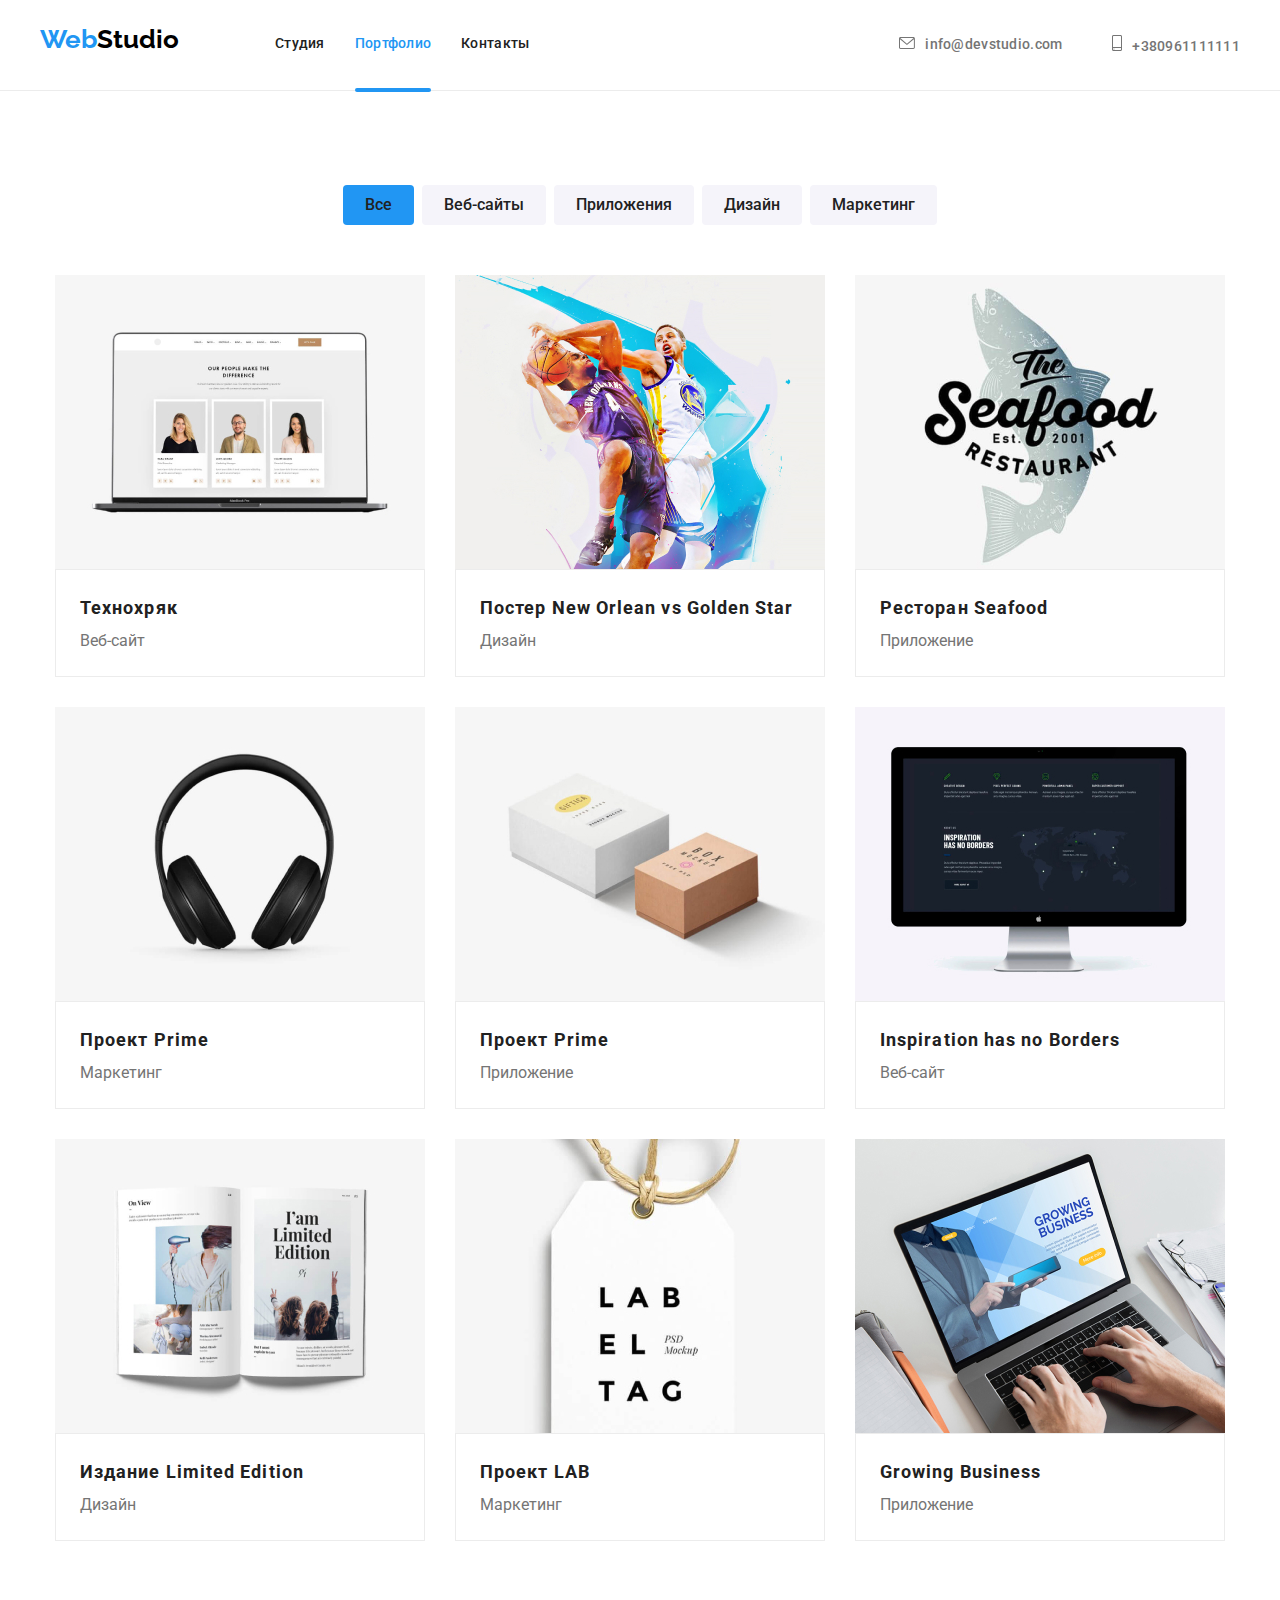
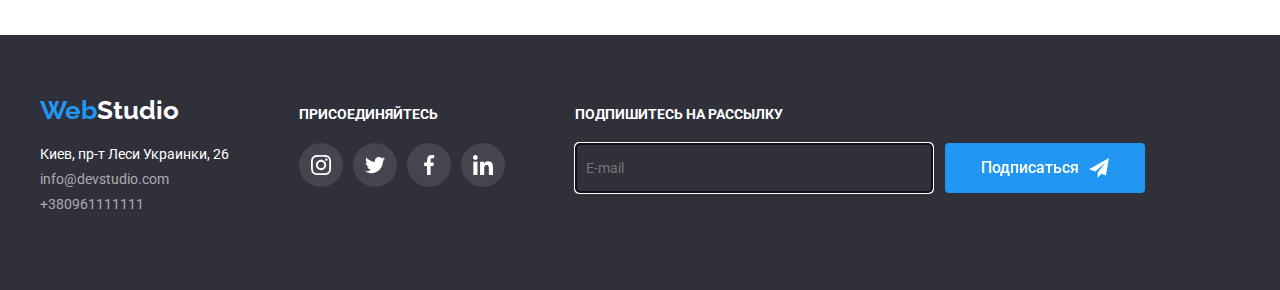
==== commit a1cbb0aa: "hw-07" ====
--- a/portfolio.html
+++ b/portfolio.html
@@ -47,107 +47,107 @@
    
  
      <main>
-        <!-- Портфолио -->
+        <!------------------ Портфолио -------------------->
         <section class="section padding-top">
         <div class="container">
           <nav>
-                  <ul class="button-nav list">
-                    <li class="btn-item"><button type="button" class="btn active">Все</button></li>
-                    <li class="btn-item"><button type="button" class="btn">Веб-сайты</button></li>
-                    <li class="btn-item"><button type="button" class="btn">Приложения</button></li>
-                    <li class="btn-item"><button type="button" class="btn">Дизайн</button></li>
-                    <li class="btn-item"><button type="button" class="btn">Маркетинг</button></li>
+                  <ul class="button__nav list">
+                    <li class="btn__item"><button type="button" class="btn active">Все</button></li>
+                    <li class="btn__item"><button type="button" class="btn">Веб-сайты</button></li>
+                    <li class="btn__item"><button type="button" class="btn">Приложения</button></li>
+                    <li class="btn__item"><button type="button" class="btn">Дизайн</button></li>
+                    <li class="btn__item"><button type="button" class="btn">Маркетинг</button></li>
                 </ul>
             
               </nav>            
         </div>
     
-            <!-- Все -->
-          
+            <!--------------- Проэкты -------------------->
+
 <div class="container">
   
-  <ul class="about-project list">
-            <li class="products">
-              
-              <img class="products-img" src="./images/portfolio/img-1.jpg" alt="Технохряк" width="370">              
-              <div class="product-thumb"></div>
-              <div class="about-products">
-               <h1 class="project">Технохряк</h1>
-               <p class="project-item">Веб-сайт</p>
-            </div>
-            
-            </li>
-            <li class="products">
-              
-              <img class="products-img" src="./images/portfolio/img-2.jpg" alt="Постер New Orlean vs Golden Star" width="370">
-             <div class="product-thumb"></div>
-              <div class="about-products">
-              <h1 class="project">Постер New Orlean vs Golden Star</h1>
-              <p class="project-item">Дизайн</p>
-            </div>
-            
-            </li>
-            <li class="products">
-              
-              <img class="products-img" src="./images/portfolio/img-3.jpg" alt="Ресторан Seafood" width="370">
-              <div class="product-thumb"></div>
-              <div class="about-products">
-              <h1 class="project">Ресторан Seafood</h1>
-              <p class="project-item">Приложение</p>
-            </div>
-            
-            </li>
-            <li class="products">
-              <img class="products-img" src="./images/portfolio/img-4.jpg" alt="Проект Prime" width="370">
-              <div class="product-thumb"></div>
-              <div class="about-products">
-              <h1 class="project">Проект Prime</h1>
-              <p class="project-item">Маркетинг</p>
-            </div>
-            
-            </li>
-            <li class="products">
-             <img class="products-img" src="./images/portfolio/img-5.jpg" alt="Проект Boxes" width="370">
-             <div class="product-thumb"></div>
-             <div class="about-products">  
-            <h1 class="project">Проект Prime</h1>
-                <p class="project-item">Приложение</p>
+  <ul class="project list">
+            <li class="project__list">
+              
+              <img class="project__img" src="./images/portfolio/img-1.jpg" alt="Технохряк" width="370">              
+              <div class="project__thumb"></div>
+              <div class="project__about">
+               <h1 class="project__title">Технохряк</h1>
+               <p class="project__item">Веб-сайт</p>
+            </div>
+            
+            </li>
+            <li class="project__list">
+              
+              <img class="project__img" src="./images/portfolio/img-2.jpg" alt="Постер New Orlean vs Golden Star" width="370">
+             <div class="project__thumb"></div>
+              <div class="project__about">
+              <h1 class="project__title">Постер New Orlean vs Golden Star</h1>
+              <p class="project__item">Дизайн</p>
+            </div>
+            
+            </li>
+            <li class="project__list">
+              
+              <img class="project__img" src="./images/portfolio/img-3.jpg" alt="Ресторан Seafood" width="370">
+              <div class="project__thumb"></div>
+              <div class="project__about">
+              <h1 class="project__title">Ресторан Seafood</h1>
+              <p class="project__item">Приложение</p>
+            </div>
+            
+            </li>
+            <li class="project__list">
+              <img class="project__img" src="./images/portfolio/img-4.jpg" alt="Проект Prime" width="370">
+              <div class="project__thumb"></div>
+              <div class="project__about">
+              <h1 class="project__title">Проект Prime</h1>
+              <p class="project__item">Маркетинг</p>
+            </div>
+            
+            </li>
+            <li class="project__list">
+             <img class="project__img" src="./images/portfolio/img-5.jpg" alt="Проект Boxes" width="370">
+             <div class="project__thumb"></div>
+             <div class="project__about">  
+            <h1 class="project__title">Проект Prime</h1>
+                <p class="project__item">Приложение</p>
               </div>
                
               </li>
-            <li class="products">
-             <img class="products-img" src="./images/portfolio/img-6.jpg" alt="Inspiration has no Borders" width="370">
-             <div class="product-thumb"></div>   
-             <div class="about-products">
-                <h1 class="project">Inspiration has no Borders</h1>
-                <p class="project-item">Веб-сайт</p>
-              </div>
-              
-              </li>
-              <li class="products">
-                <img class="products-img" src="./images/portfolio/img-7.jpg" alt="Издание Limited Edition" width="370">
-                <div class="product-thumb"></div>
-                <div class="about-products">
-                <h1 class="project">Издание Limited Edition</h1>
-                <p class="project-item">Дизайн</p>
-              </div>
-              
-              </li>
-              <li class="products">
-               <img class="products-img" src="./images/portfolio/img-8.jpg" alt="Проект LAB" width="370">
-               <div class="product-thumb"></div> 
-               <div class="about-products">
-                <h1 class="project">Проект LAB</h1>
-                <p class="project-item">Маркетинг</p>
-              </div>
-              
-              </li>
-              <li class="products">
-               <img class="products-img" src="./images/portfolio/img-9.jpg" alt="Growing Business" width="370">
-               <div class="product-thumb"></div>
-               <div class="about-products">
-                <h1 class="project">Growing Business</h1>
-                <p class="project-item">Приложение</p>
+            <li class="project__list">
+             <img class="project__img" src="./images/portfolio/img-6.jpg" alt="Inspiration has no Borders" width="370">
+             <div class="project__thumb"></div>   
+             <div class="project__about">
+                <h1 class="project__title">Inspiration has no Borders</h1>
+                <p class="project__item">Веб-сайт</p>
+              </div>
+              
+              </li>
+              <li class="project__list">
+                <img class="project__img" src="./images/portfolio/img-7.jpg" alt="Издание Limited Edition" width="370">
+                <div class="project__thumb"></div>
+                <div class="project__about">
+                <h1 class="project__title">Издание Limited Edition</h1>
+                <p class="project__item">Дизайн</p>
+              </div>
+              
+              </li>
+              <li class="project__list">
+               <img class="project__img" src="./images/portfolio/img-8.jpg" alt="Проект LAB" width="370">
+               <div class="project__thumb"></div> 
+               <div class="project__about">
+                <h1 class="project__title">Проект LAB</h1>
+                <p class="project__item">Маркетинг</p>
+              </div>
+              
+              </li>
+              <li class="project__list">
+               <img class="project__img" src="./images/portfolio/img-9.jpg" alt="Growing Business" width="370">
+               <div class="project__thumb"></div>
+               <div class="project__about">
+                <h1 class="project__title">Growing Business</h1>
+                <p class="project__item">Приложение</p>
               </div>
              
               </li>
@@ -209,13 +209,13 @@
     </ul>
   </div>
   
-  <div class="footer-list-item list">
+  <div class="form__list list">
   
     <h3 class="welcome__title">ПОДПИШИТЕСЬ НА РАССЫЛКУ</h3>
-    <form class="footer-form">
-      <input class="form-input" type="email" id="email" name="email"  placeholder="E-mail" autofocus autocomplete="email">
-      <label class="form-label" for="email">
-          <button type="submit" class="btn footer-btn">
+    <form class="footer__form">
+      <input class="form__input" type="email" id="email" name="email"  placeholder="E-mail" autofocus autocomplete="email">
+      <label class="form__label" for="email">
+          <button type="submit" class="btn form__btn">
             Подписаться
             <svg class="btn__icon" width="20px" height="20px">
               <use href="./images/icons.svg#icon-icon-send"></use>
--- a/css/styles.css
+++ b/css/styles.css
@@ -348,8 +348,7 @@
     margin-bottom: 16px;
     padding-bottom: 16px;}
 
- .products-img {display: block;}
- 
+  
 /* ------------team-social-icon----------- */
 
 .team-soc__list {
@@ -600,7 +599,7 @@
     display: block;
     margin-bottom: 5px;}
     
-.modal-input {
+.modal__input {
     width: 100%;
     height: 45px;
     border: 1px solid rgba(33, 33, 33, 0.2);
@@ -608,14 +607,18 @@
     padding-left: 30px;
     outline: none;}
 
- 
-
-
-
-
-
-
-.modal-comment {
+ .modal__input:focus {border-color: var(--accent-color);}
+
+.modal__input:focus + .modal__icon {fill: var(--accent-color);}   
+
+.modal__icon {
+    position: absolute;
+    left: 7px;
+    top: 50%;
+    transform: translateY(-50%);
+    fill: currentColor;}
+
+.modal__comment {
     width: 100%;
     height: 120px;
     border: 1px solid rgba(33, 33, 33, 0.2);
@@ -625,11 +628,33 @@
     resize: none;
     outline: none;}
 
-.modal-comment:focus {
-    border-color: var(--accent-color);}
-
-
-.btn.form-list-btn {
+
+.modal__comment:focus {border-color: var(--accent-color);}
+
+.modal__field-wrap {
+    position: relative;}
+
+.modal__check--text {
+    display: flex;
+    align-items: center;}
+
+.modal__check--text::before {
+    content: " ";
+    width: 16px;
+    height: 15px;
+    border: 2px solid #303030;
+    border-radius: 3px;
+    margin-right: 5px;}
+
+.modal__check:checked + .modal__check--text::before {
+    background-color: var(--accent-color);
+    border: none;
+    background-image: url(../images/check.svg);
+    background-position: center;
+    background-repeat: no-repeat;}
+
+
+.btn.modal__send--btn {
     display: flex;
     align-items: center;
     justify-content: center;
@@ -637,47 +662,20 @@
     height: 50px;
     background-color: #2196F3;
     color: #FFFFFF;}
-
-.form-list-btn {
+    
+.modal__send--btn {
     position: absolute;
     left: 162px;}
 
-.modal__field-wrap {
-    position: relative;}
-
-.modal-icon {
-    position: absolute;
-    left: 7px;
-    top: 50%;
-    transform: translateY(-50%);
-    fill: currentColor;}
-    
-.modal-input:focus {border-color: var(--accent-color);}
-
-.modal-input:focus + .modal-icon {fill: var(--accent-color);}
-
-.check-text {
-    display: flex;
-    align-items: center;}
-
-.check-text::before {
-    content: " ";
-    width: 16px;
-    height: 15px;
-    border: 2px solid #303030;
-    border-radius: 3px;
-    margin-right: 5px;}
-
-.modal-check:checked + .check-text::before {
-    background-color: var(--accent-color);
-    border: none;
-    background-image: url(../images/check.svg);
-    background-position: center;
-    background-repeat: no-repeat;}
 
 /*----------------------button------------------------------*/
-
-   .btn {
+ 
+.button__nav {
+    display: flex;
+    justify-content: center;
+    padding-bottom: 50px;}
+
+.btn {
     display: flex;
     cursor: pointer;
     color: var(--primary-text-color);
@@ -697,69 +695,38 @@
     transition-duration: 250ms;
     transition-timing-function: cubic-bezier(0.4, 0, 0.2, 1);;}
 
-    .button-nav {
-    display: flex;
-    justify-content: center;
-    padding-bottom: 50px;
-       }
-
-
-
-    .btn-item { font-size: 500;
-
-    }
+ .btn__item { font-size: 500;}
   
-   
-
-    .button-nav .btn-item + .btn-item {margin-left: 8px;}
-
-    .btn.active {background-color: var(--accent-color);}
-    
-    .btn:hover {background-color: var(--accent-color); color: var(--primary-white-color);}
-    .btn:focus {background-color: var(--accent-color); color: var(--primary-white-color);}
-    .btn:hover {box-shadow: 0px 4px 4px rgb(0 0 0 / 25%);}
-
-    
-
-
-
-
-
-    /* project */
-
-     .about-project 
-    {display: flex;
-    flex-wrap: wrap;
-    justify-content:center;
-    padding-bottom: 94px;
-        
-}
-
-.project {
-    margin: 0;
-    padding-top: 20px;
-    padding-bottom: 4px;
-    font-size: 18px;
-    line-height: 2;
-    letter-spacing: 0.06em;
-    color: var(--primary-text-color);
-}
-
-    .products-img {display: block;}
-
-    .project-item {
-    margin: 0;
-    font-size: 16px;
-    line-height: 1.87;
-    color: var(--secondary-color);
-}
-
-
-    .products {margin-right: 30px;
-    margin-bottom: 30px;
-    }
-
-    .product-thumb::before {
+.button__nav .btn__item + .btn__item {margin-left: 8px;}
+
+.btn.active {background-color: var(--accent-color);}
+    
+.btn:hover {background-color: var(--accent-color); color: var(--primary-white-color);}
+.btn:focus {background-color: var(--accent-color); color: var(--primary-white-color);}
+.btn:hover {box-shadow: 0px 4px 4px rgb(0 0 0 / 25%);}
+
+    
+
+ /* --------------- Проэкты -------------------- */
+
+.project__list {
+    margin-right: 30px;
+    margin-bottom: 30px;}
+
+.project__list:hover .project__thumb::before {
+    transform: translateY(-100%);
+    opacity: 1;}
+
+.project__list:hover {box-shadow: 0px 4px 4px rgb(0 0 0 / 25%);}
+.project__list:focus {box-shadow: 0px 4px 4px rgb(0 0 0 / 25%);}
+
+.project__list:nth-child(3n) {margin-right: 0;}
+.project__list:nth-last-child(-n+3) {margin-bottom: 0;}
+
+ 
+.project__img {display: block;}
+
+.project__thumb::before {
     content: "";
     width: 370px;
     height: 294px;
@@ -770,200 +737,42 @@
     opacity: 0;
     transition-duration: 250ms;
     transition-timing-function: cubic-bezier(0.4, 0, 0.2, 1);
-    transform: translateY(0);
-    }
-
-
-    .product-thumb::before {
+    transform: translateY(0);}
+
+
+.project__thumb::before {
     content: 'Ресурс предлагает комплексные предложения с разным уровнем функционала и сервисов. Все это позволит посетителю получить исчерпывающие сведения о компании или частном лице.';
     font-size: 18px;
     line-height: 1.55;
     padding: 63px 24px;
-    color: var(--primary-white-color);
-        } 
-
-        
-.products:hover .product-thumb::before
-{transform: translateY(-100%);
-opacity: 1;}
-            
-     
-
-
-    .products:hover {box-shadow: 0px 4px 4px rgb(0 0 0 / 25%);}
-    .products:focus {box-shadow: 0px 4px 4px rgb(0 0 0 / 25%);}
-
-    .products:nth-child(3n) {margin-right: 0;}
-    .products:nth-last-child(-n+3) {margin-bottom: 0;}
-    /* .products:nth-last-child(-n+3) {padding-bottom: 94px;} */
-
-    .about-products
+    color: var(--primary-white-color);}
+    
+.project__about
     {padding: 20px 24px; 
     border: 1px solid #ECECEC;}
-    
-    .project {padding: 0;}
-    .products-img {display: block;}
-
- 
-
-
-
-        /* --------------------------Modal------------------------ */
-
-.backdrop {
-    position: absolute;
-    top: 0;
-    left: 0;
-    width: 100vw;
-    height: 100vh;
-    background-color: rgba(0, 0, 0, 0.2);
-    transition: opacity 300ms, visibility 300ms;}
-
-.is-hidden{
-    opacity: 0;
-    pointer-events: none;
-    visibility: hidden;}
-
-               
-.modal {
-    width: 528px;
-    min-height: 581px;
-    background-color: #FFFFFF;
-    border-radius: 5px;
-    position: absolute;
-    top: 50%;
-    left: 50%;
-    transform: translate(-50%, -50%);
-    padding: 40px;}
+
         
-        
-.modal-closed-btn {
-    position: absolute;
-    cursor: pointer;
-     width: 30px;
-    height: 30px;
-    border: 1px solid rgba(33, 33, 33, 0.2);
-    border-radius: 50%;
-    top: 8px;
-    right: 8px;
-    color: #000000;
-    background-color: transparent;
-    display: flex;
-    align-items: center;
-    justify-content: center;}
-        
-.modal-closed-btn:hover {fill:var(--accent-color)}
-        
-          
-
-        
-        
-        .modal-title {
-           font-size: 18px;
-           font-weight: 600;
-            color: #000000;
-            text-align: center;
-            margin-bottom: 15px;
-        }
-        
-        .modal-input {
-            width: 100%;
-            height: 45px;
-            border: 1px solid rgba(33, 33, 33, 0.2);
-            border-radius: 3px;
-            padding-left: 30px;
-            outline: none;
-        }
-        
-         .modal__field {
-             margin-bottom: 10px;
-         }
-        
-        
-        
-        .modal__label {color: rgba(33, 33, 33, 0.2);
-            font-size: 12px;
-            line-height: 1.16;
-            display: block;
-            margin-bottom: 5px;}
-        
-        
-        .form-input {width: 358px;
-        height: 50px;
-        border: 1px solid #FFFFFF4D;
-        background-color: #2F303A;
-        border-radius: 4px;
-        padding-left: 10px;}
-        
-        
-        .modal-comment {
-            width: 100%;
-            height: 120px;
-            border: 1px solid rgba(33, 33, 33, 0.2);
-            border-radius: 3px;
-            margin-bottom: 10px;
-            padding: 10px;
-            resize: none;
-            outline: none;
-        }
-        
-        .modal-comment:focus {
-            border-color: var(--accent-color);}
-        
-        
-        .btn.form-list-btn {
-            display: flex;
-            align-items: center;
-            justify-content: center;
-            width: 200px;
-            height: 50px;
-            background-color: #2196F3;
-            color: #FFFFFF;}
-        
-            .form-list-btn {
-            position: absolute;
-            left: 162px;}
-        
-            .modal__field-wrap {
-            position: relative;
-            }
-        
-            .modal-icon {
-                position: absolute;
-                left: 7px;
-                top: 50%;
-                transform: translateY(-50%);
-                fill: currentColor;
-            }
-            
-            .modal-input:focus {
-            border-color: var(--accent-color);}
-            /* .modal-input:focus {
-                border-color: var(--accent-color);} */
-        
-        
-        
-           .modal-input:focus + .modal-icon {fill: var(--accent-color);}
-        
-        
-           .check-text {display: flex;
-        align-items: center;
-        }
-        
-           .check-text::before {
-               content: " ";
-               width: 16px;
-               height: 15px;
-               border: 2px solid #303030;
-               border-radius: 3px;
-               margin-right: 5px;   
-           }
-        
-           .modal-check:checked + .check-text::before {
-               background-color: var(--accent-color);
-               border: none;
-               background-image: url(../images/check.svg);
-               background-position: center;
-               background-repeat: no-repeat;}
-        
-        +.project 
+    {display: flex;
+    flex-wrap: wrap;
+    justify-content:center;
+    padding-bottom: 94px;
+    }
+
+.project__title {
+    margin: 0;
+    padding-top: 20px;
+    padding-bottom: 4px;
+    padding: 0;
+    font-size: 18px;
+    line-height: 2;
+    letter-spacing: 0.06em;
+    color: var(--primary-text-color);}
+
+.project__item {
+    margin: 0;
+    font-size: 16px;
+    line-height: 1.87;
+    color: var(--secondary-color);}
+
+   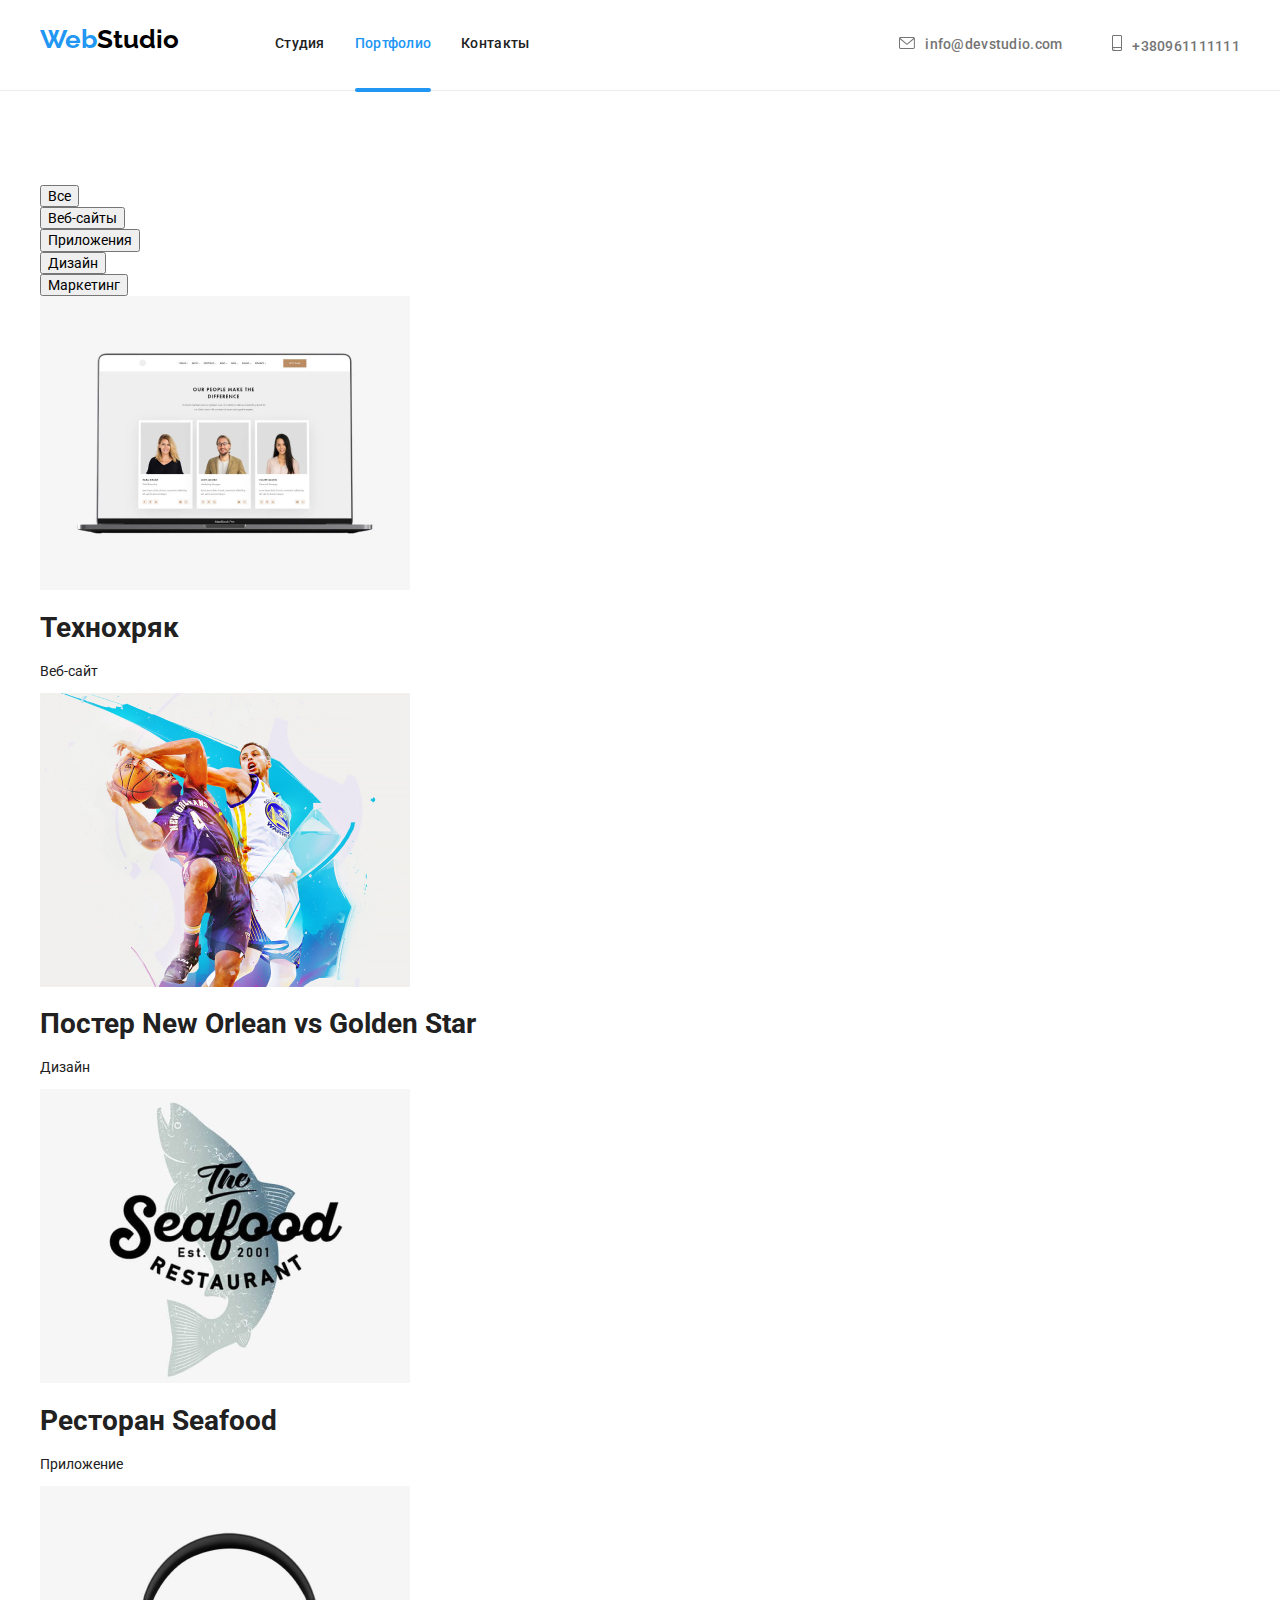
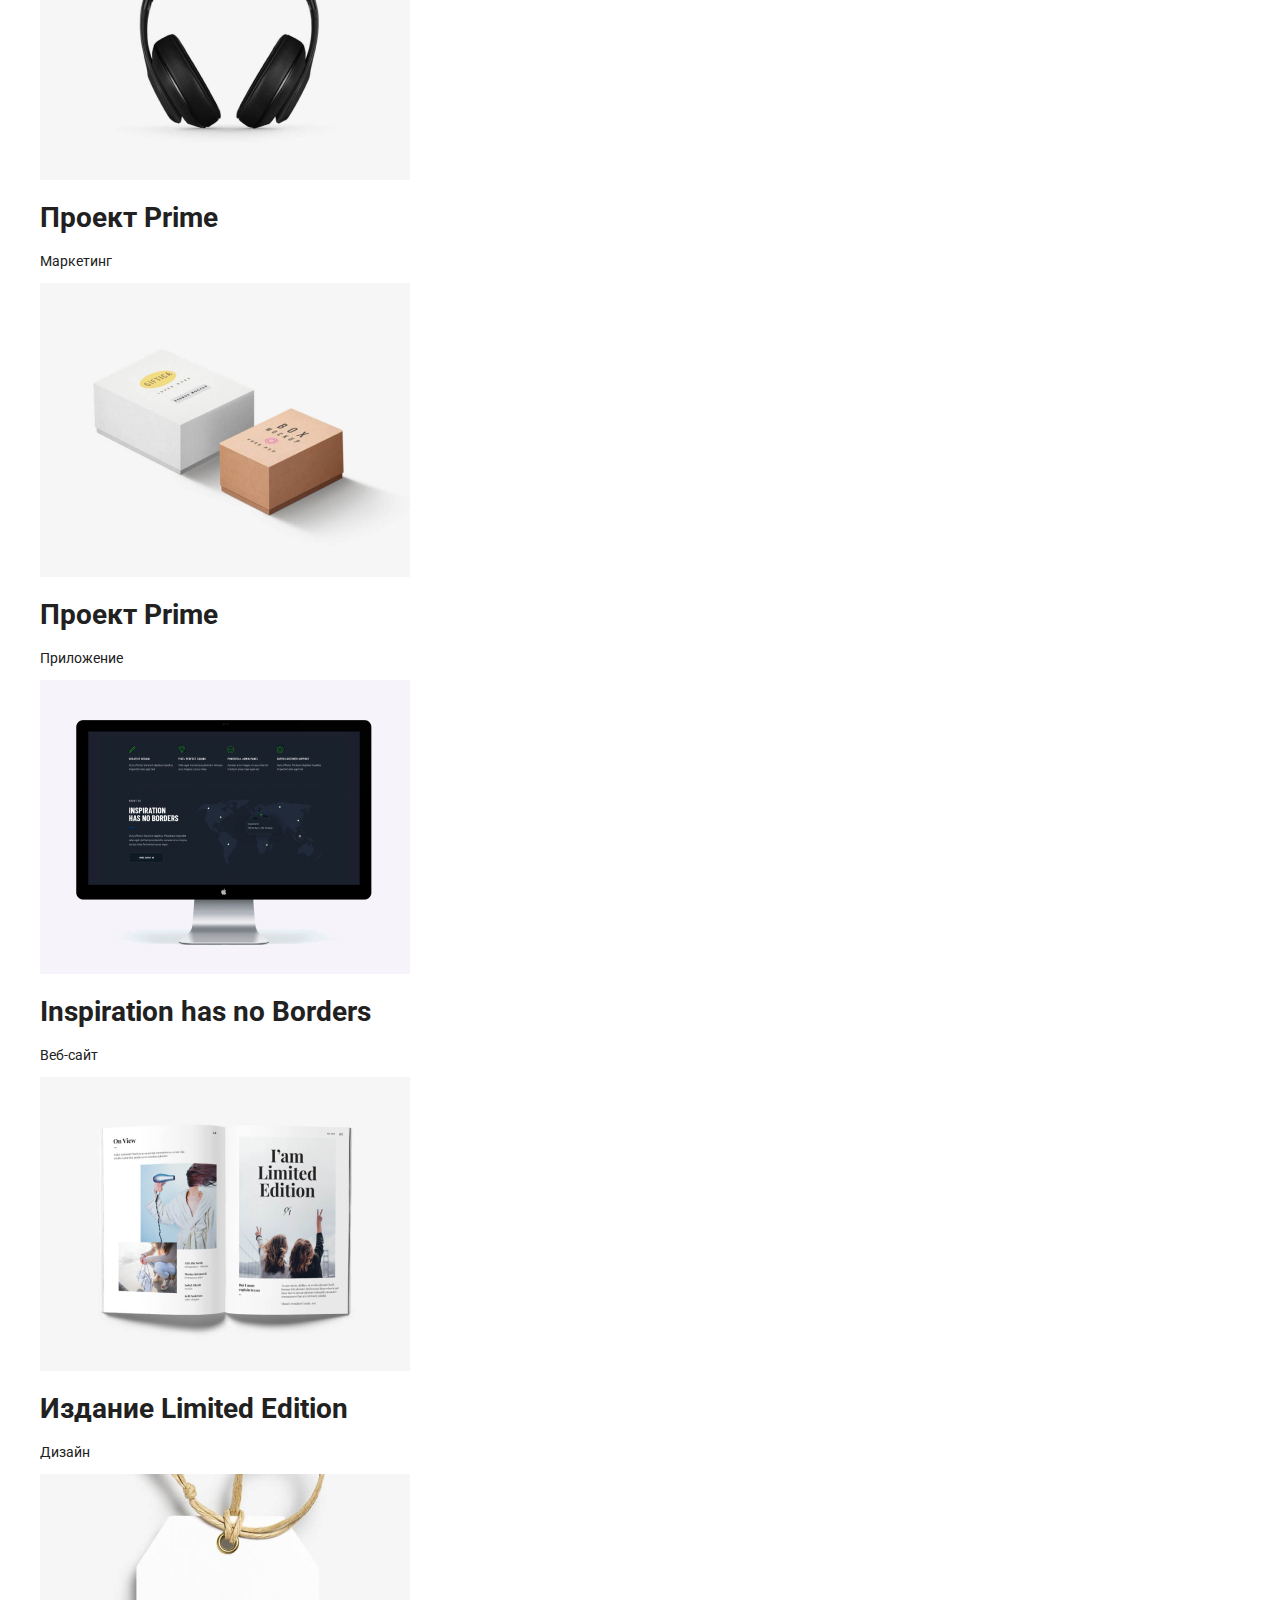
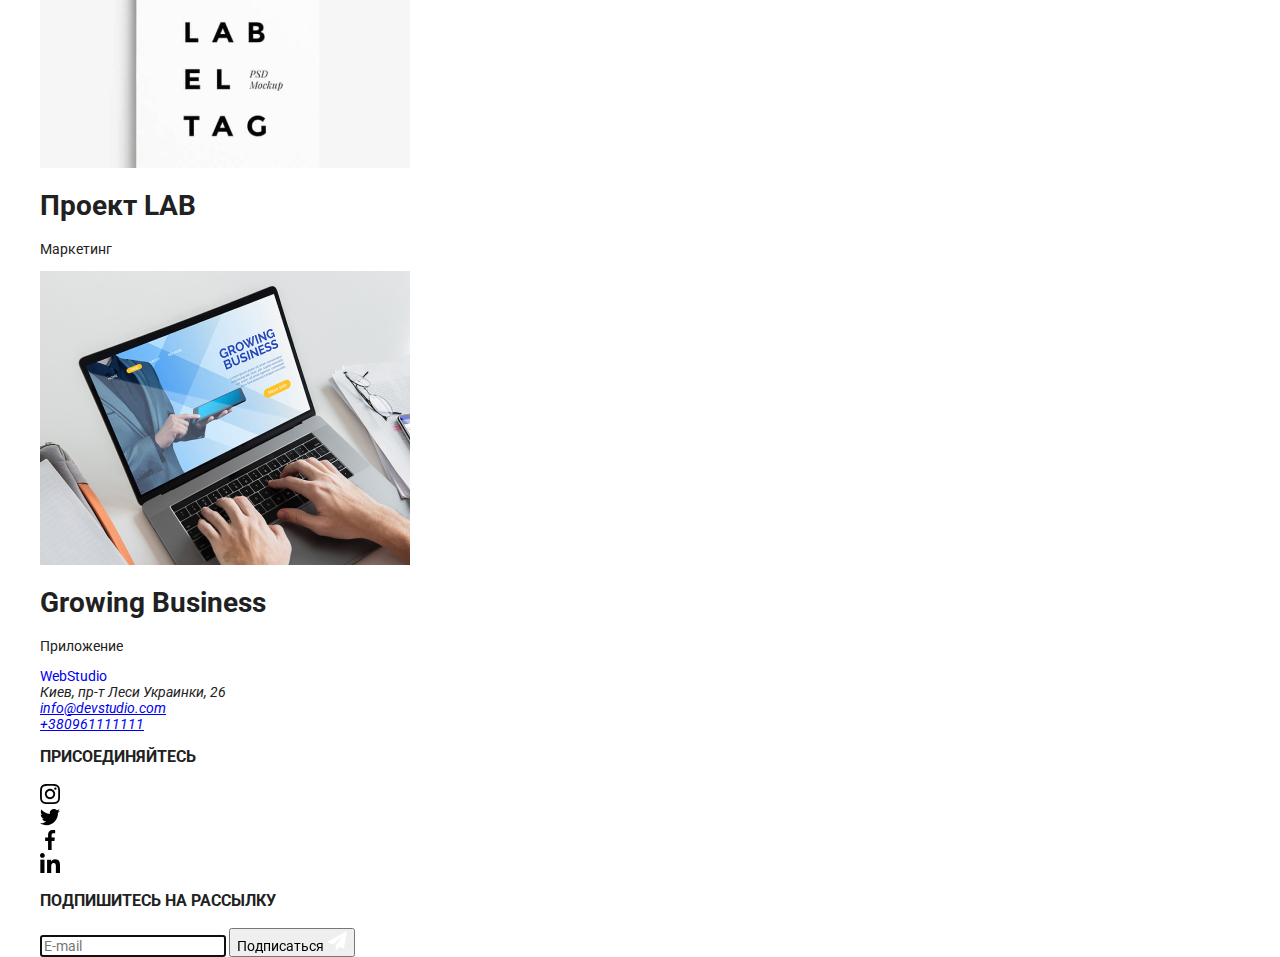
==== commit 88981ac2: "hw-07" ====
--- a/portfolio.html
+++ b/portfolio.html
@@ -11,7 +11,8 @@
 <link rel="preconnect" href="https://fonts.gstatic.com" crossorigin>
 <link href="https://fonts.googleapis.com/css2?family=Raleway:wght@700&family=Roboto:wght@400;500;700;900&display=swap" rel="stylesheet">
 <link rel="stylesheet" href="https://cdnjs.cloudflare.com/ajax/libs/modern-normalize/1.1.0/modern-normalize.min.css">
-<link rel="stylesheet" href="css/styles.css"> 
+<link rel="stylesheet" href="css/styles.css">
+<link rel="stylesheet" href="css/main.min.css"> 
     </head>
 <body>
       <!--------------------- Лого ------------------------>
--- a/css/styles.css
+++ b/css/styles.css
@@ -80,699 +80,62 @@
     
 
 /*-------------Лого--------------*/
-.page-header__link {
-    font-family: 'Raleway', sans-serif;
-    font-weight: 700;
-    font-size: 26px;
-    line-height: 1.17;
-    color: #2196F3;
-    margin-right: 93px;}
 
-.page-header__logo {color: #000000;}
     
 
 /*----------Навигация----------*/
 
-.site-nav {
-    display: inline-flex;
-    align-items: center;}
 
-.site-nav .site-nav__link {
-    display: block;
-    color: var(--primary-text-color);
-    font-weight: 500;
-    line-height: 0.87;
-    letter-spacing: 0.02em;
-    transition-duration: 250ms;
-    transition-timing-function: cubic-bezier(0.4, 0, 0.2, 1);}
-
-    
-.site-nav .site-nav__link:hover {color: var(--accent-color);}
-.site-nav .site-nav__link:focus {color: var(--accent-color);}
-    
-.site-nav .link-current {
-    font-weight: 500;
-    color: var(--accent-color); }
-
-.site-nav__item:not(:last-child) {
-    margin-right:30px;}
-
-    
-.site-nav__item::after {
-    position: relative;
-    bottom: -30px;
-    content: "";
-    width: 100%;
-    height: 4px;
-    border-radius: 2px;
-    background-color: #2196F3;
-    display: inline-flex;
-    opacity: 0;
-    transition-duration: 250ms;
-    transition-timing-function: cubic-bezier(0.4, 0, 0.2, 1);}
-
-        
-.stripe-current.site-nav__item::after  {opacity: 1;}
 
    
 
 
 /* <------------------Контакты---------------------->  */
 
-    .adress-nav {
-    display: flex;
-    align-items: center;}
-        
-    .adress-nav__meil {
-    color: var(--secondary-color);
-    font-weight: 500;
-    line-height: 1.14;
-    letter-spacing: 0.02em;
-    display: block;
-    text-decoration: none;
-    transition-duration: 250ms;
-    transition-timing-function: cubic-bezier(0.4, 0, 0.2, 1);}
-    
-    .adress-nav__meil:hover {color: var(--accent-color);}
-    .adress-nav__meil:focus {color: var(--accent-color);}
-    
-    .adress-nav .adress-nav__meil {
-    margin-right: 50px;}
-    
-    .adress-nav__tel {
-    color: var(--secondary-color);
-    font-weight: 500;
-    line-height: 1.14;
-    letter-spacing: 0.02em;
-    display: block;
-    text-decoration: none;
-    transition-duration: 250ms;
-    transition-timing-function: cubic-bezier(0.4, 0, 0.2, 1);;}
-
-    .adress-nav__tel:hover {color: var(--accent-color);}
-    .adress-nav__tel:focus {color: var(--accent-color);}
-
-    .adress-nav__icon {
-    fill: currentColor; margin-right: 10px;
-    align-items: center;}
-
-
-    .adress-nav .link {color: var(--primary-text-color);
-    font-weight: 500;
-    line-height: 0.87;
-    letter-spacing: 0.02em;}
-        
-    .adress-nav .link:hover {color: var(--accent-color);}
-    .adress-nav .link:focus {color: var(--accent-color);}
+   
 
 
 /* ------------------Полоски------------ */
 
-.main-nav {
-    display: flex;
-    align-items: center;
-    justify-content: space-between;}
+
     
      
    
 /*---------------------Hero------------------*/
 
-.hero {
-    text-align: center;
-    padding: 200px 390px;
-    background-color: #2F303A;
-    max-width: 1600px;
-    height: 600px;
-    margin-left: auto;
-    margin-right: auto;
-    background-image: linear-gradient(rgba(47, 48, 58, 0.4), rgba(47, 48, 58, 0.4)), url(../images/header.jpg);
-    background-repeat: no-repeat;
-    background-position: center;
-    background-size: cover;}
-
-
-.hero__title {
-    font-weight: 900;
-    margin-top: 0;
-    margin-bottom: 30px;
-    font-size: 44px;
-    line-height: 1.3;
-    letter-spacing: 0.06em;
-    text-transform: uppercase;
-    color: var(--primary-white-color);}
-
-.hero__btn {
-    cursor: pointer;
-    border: 1px solid transparent;
-    border-radius: 4px;
-    min-width: 200px;
-    padding: 10px 32px;
-    display: inline-block;
-    background-color: #2196F3;
-    color: var(--primary-white-color);
-    font-weight: 700;
-    font-size: 16px;
-    line-height: 1.8;
-    letter-spacing: 0.06em;
-    text-align: center;}
-    
 
 /*---------------------------Особенности-----------------------*/
     
-.section-title {
-    margin-top: 0;
-    margin-bottom: 0px;
-    font-size: 36px;
-    line-height: 1.16;
-    text-align: center;
-    color: var(--primary-text-color);}
-        
-        
-.pec {
-    display: flex;
-    justify-content: center;}
 
-.pec__item {
-    width: 270px;
-    display: flex;
-    flex-direction: column;
-    align-items: center;
-    justify-content: center;
-    background-color: #F5F4FA;
-    height: 120px;
-    margin-right: 30px;}
-   
-.peculiarities {display: flex;}
-
-.peculiarities .title {
-    color: var(--primary-text-color);
-    margin-top: 0;
-    margin-bottom: 0; 
-    font-weight: 700;
-    line-height: 1.14;}
-    
-.peculiarities__item {
-    margin-right: 30px;
-    width: 270px;
-    height: 120px;}
-    
-.peculiarities__item:last-child {margin-right: 0;} 
-        
- .peculiarities__title {
-    margin-top: 0;
-    margin-bottom: 10px;
-    font-size: 14px;
-    font-weight: 700;
-    line-height: 1.14;
-    text-transform: uppercase;
-    color: var(--primary-text-color);
-    padding-top: 30px;}
-
-          
-.peculiarities__about {
-    margin-top: 0;
-    margin-bottom: 0px;
-    line-height: 1.71;
-    color: var(--secondary-color); }
-
-      
 /*---------------Чем мы занимаемся----------------*/
     
-.study {
-    display:flex;
-    flex-wrap: wrap;}
-      
-.study__item {
-    width: calc((100% - 60px) / 3);
-    margin-right: 30px;}
-    
-.study__item:last-child {margin-right: 0;}
+
   
 /*-----------------Наша команда---------------*/
-.section .team {margin-bottom: 0;}
 
-.section-title {padding-bottom: 50px;}
-    
-.team {
-    background-color: #F5F4FA;
-    display: flex;
-    flex-wrap: wrap;
-    justify-content:center;}
-
-.team__item {
-    width: 270px;
-    box-shadow: 0px 4px 4px rgb(0 0 0 / 25%);    
-    margin-right: 30px;
-    border: 1px solid #ECECEC;}
-
-.team__item:last-child {margin-right: 0;}
-
-.team__img {display: block;}
-
-.team__about {background-color: var(--primary-white-color);}
-
-.team__title
-    {font-weight: 500;
-    font-size: 16px;
-    line-height: 1.18;
-    text-align: center;
-    margin: 0;
-    padding-top: 30px;
-    color: var(--primary-text-color);}
-
-.team__profession 
-    {font-size: 16px;
-    line-height: 1.18;
-    text-align: center;
-    color: var(--secondary-color);
-    margin-bottom: 16px;
-    padding-bottom: 16px;}
-
-  
 /* ------------team-social-icon----------- */
 
-.team-soc__list {
-    display: flex;
-    justify-content: center;
-    padding-bottom: 30px;}
 
-.team-soc__item {
-    width: 44px;
-    height: 44px;}
-
-.team-soc__item + .team-soc__item {margin-left: 10px;}
-
-.team-soc__link {
-    width: 100%;
-    height: 100%;
-    background-color: var(--primary-white-color);
-    display: flex;
-    align-items: center;
-    justify-content: center;
-    border-radius: 50%;
-    color: #AFB1B8;
-    transition-duration: 250ms;
-    transition-timing-function: cubic-bezier(0.4, 0, 0.2, 1);}
-
-.team-soc__link:hover {
-    background-color: var(--accent-color);
-    color: var(--primary-white-color);}
-
-.team-soc__icon {fill: currentColor;}
 
 
 /* ------------- Постоянные клиенты ------------------- */
 
-.customers {
-    display: flex;
-    justify-content: center;}
 
-.customers__item {
-    width: 170px;
-    height: 92px;
-    border: 1px solid #AFB1B8;
-    overflow: hidden;
-    border-radius: 4px;}
-
-.customers__item:hover {border: 1px solid var(--accent-color);}
-
-.customers__item + .customers__item {margin-left: 30px;}
-
-.customers__link {
-    width: 100%;
-    height: 100%;
-    background-color: var(--primary-white-color);
-    display: flex;
-    align-items: center;
-    justify-content: center;
-    color: #AFB1B8;
-    transition-property: color;
-    transition-duration: 250ms;
-    transition-timing-function: cubic-bezier(0.4, 0, 0.2, 1);}
-
-.customers__link:hover {
-    background-color: var(--primary-white-color);
-    color: var(--accent-color);}
-
-
-.customers__icon {fill: currentColor;}
 
 
 
 /*--------------------------Футер----------------------*/
 
-.footer {background-color:  #2F303A;}
-    
-.footer__container {
-    display: flex;
-    flex-direction: row;
-    align-items: baseline;} 
-    
-.footer__nav {display: inline-block;}
 
-.footer__logo {
-    font-family: 'Raleway', sans-serif;
-    font-weight: 700;
-    font-size: 26px;
-    line-height: 1.19;
-    color: var(--accent-color);}
-
-.footer__logo { 
-    padding-top: 60px;}
-
-.footer__text {color: var(--primary-white-color);}
- 
-.footer-adress__list {   
-    padding-top: 20px;
-    padding-bottom: 60px;
-    margin-bottom: 9px;}
-
-.post-adress {
-    line-height: 0.06;
-    font-style: normal;
-    color: var(--primary-white-color);}
-
-.footer-adress__item {margin-bottom: 9px;}
-    
-.footer-adress__link
-    {text-decoration: none;
-    font-style: normal;
-    line-height: 0.06;
-    color: rgba(255, 255, 255, 0.6);
-    transition-duration: 250ms;
-    transition-timing-function: cubic-bezier(0.4, 0, 0.2, 1);;}
-
-.footer-adress__link:hover {color: var(--accent-color);}
-.footer-adress__link:focus {color: var(--accent-color);}
-
-    
-    
-.welcome {
-    display: inline-block;
-    margin-left: 70px;}
-
-.welcome__title
-    {font-size: 14px;    
-    line-height: 1.14;    
-    margin-top: 0;
-    margin-bottom: 0%;
-    color: var(--primary-white-color);
-    padding-bottom: 20px;}
-
-.welcome__list {
-    display: flex;
-    justify-content: center;}
-
-.welcome__item {
-    width: 44px;
-    height: 44px;}
-
-.welcome__item + .welcome__item {margin-left: 10px;}       
-
-.welcome__link {
-    width: 100%;
-    height: 100%;
-    background-color: rgba(255, 255, 255, 0.1);
-    display: flex;
-    align-items: center;
-    justify-content: center;
-    border-radius: 50%;
-    color: white;
-    transition-duration: 250ms;
-    transition-timing-function: cubic-bezier(0.4, 0, 0.2, 1);;}
-
-.welcome__link:hover {
-    background-color: var(--accent-color);
-    color: var(--primary-white-color);}    
-
-.welcome__icon {fill: currentColor ;}
-
-       
-
-.form__list {
-    display: inline-block;
-    margin-left: 70px;}
-
-.footer__form {display: inline-flex;}
-
-.form__input {
-    width: 358px;
-    height: 50px;
-    border: 1px solid #FFFFFF4D;
-    background-color: #2F303A;
-    border-radius: 4px;
-    padding-left: 10px;}
-
-.btn.form__btn {
-    display: flex;
-    align-items: center;
-    justify-content: center;
-    margin-left: 12px;
-    width: 200px;
-    height: 50px;
-    background-color: #2196F3;
-    color: #FFFFFF;}
-
-
-.btn__icon {margin-left: 10px;}
 
 
 
  /* --------------------------Modal------------------------ */
 
-.backdrop {
-    position: absolute;
-    top: 0;
-    left: 0;
-    width: 100vw;
-    height: 100vh;
-    background-color: rgba(0, 0, 0, 0.2);
-    transition: opacity 300ms, visibility 300ms;}
-
-.is-hidden{
-    opacity: 0;
-    pointer-events: none;
-    visibility: hidden;}
-
-.modal {
-    width: 528px;
-    min-height: 581px;
-    background-color: #FFFFFF;
-    border-radius: 5px;
-    position: absolute;
-    top: 50%;
-    left: 50%;
-    transform: translate(-50%, -50%);
-    padding: 40px ;}
-
-
-.modal__closed-btn {
-    position: absolute;
-    cursor: pointer;
-    width: 30px;
-    height: 30px;
-    border: 1px solid rgba(33, 33, 33, 0.2);
-    border-radius: 50%;
-    top: 8px;
-    right: 8px;
-    color: #000000;
-    background-color: transparent;
-    display: flex;
-    align-items: center;
-    justify-content: center;}
-
-
-.modal__closed-btn:hover {fill:var(--accent-color)}
-
-.modal__title {
-   font-size: 18px;
-   font-weight: 600;
-    color: #000000;
-    text-align: center;
-    margin-bottom: 15px;}
-
-.modal__field {margin-bottom: 10px;}
-
-.modal__label {color: rgba(33, 33, 33, 0.2);
-    font-size: 12px;
-    line-height: 1.16;
-    display: block;
-    margin-bottom: 5px;}
-    
-.modal__input {
-    width: 100%;
-    height: 45px;
-    border: 1px solid rgba(33, 33, 33, 0.2);
-    border-radius: 3px;
-    padding-left: 30px;
-    outline: none;}
-
- .modal__input:focus {border-color: var(--accent-color);}
-
-.modal__input:focus + .modal__icon {fill: var(--accent-color);}   
-
-.modal__icon {
-    position: absolute;
-    left: 7px;
-    top: 50%;
-    transform: translateY(-50%);
-    fill: currentColor;}
-
-.modal__comment {
-    width: 100%;
-    height: 120px;
-    border: 1px solid rgba(33, 33, 33, 0.2);
-    border-radius: 3px;
-    margin-bottom: 10px;
-    padding: 10px;
-    resize: none;
-    outline: none;}
-
-
-.modal__comment:focus {border-color: var(--accent-color);}
-
-.modal__field-wrap {
-    position: relative;}
-
-.modal__check--text {
-    display: flex;
-    align-items: center;}
-
-.modal__check--text::before {
-    content: " ";
-    width: 16px;
-    height: 15px;
-    border: 2px solid #303030;
-    border-radius: 3px;
-    margin-right: 5px;}
-
-.modal__check:checked + .modal__check--text::before {
-    background-color: var(--accent-color);
-    border: none;
-    background-image: url(../images/check.svg);
-    background-position: center;
-    background-repeat: no-repeat;}
-
-
-.btn.modal__send--btn {
-    display: flex;
-    align-items: center;
-    justify-content: center;
-    width: 200px;
-    height: 50px;
-    background-color: #2196F3;
-    color: #FFFFFF;}
-    
-.modal__send--btn {
-    position: absolute;
-    left: 162px;}
-
 
 /*----------------------button------------------------------*/
  
-.button__nav {
-    display: flex;
-    justify-content: center;
-    padding-bottom: 50px;}
 
-.btn {
-    display: flex;
-    cursor: pointer;
-    color: var(--primary-text-color);
-    text-decoration: none;
-    padding: 6px 22px;
-    outline: none;
-    font-weight: 500;
-    font-size: 16px;
-    line-height: 1.6;
-    border-width: 1px 0;
-    border-style: solid none;
-    border-color: transparent;
-    border-radius: 4px;
-    background: #F5F4FA;
-    transition: 0.2s;
-    text-align: center;
-    transition-duration: 250ms;
-    transition-timing-function: cubic-bezier(0.4, 0, 0.2, 1);;}
-
- .btn__item { font-size: 500;}
-  
-.button__nav .btn__item + .btn__item {margin-left: 8px;}
-
-.btn.active {background-color: var(--accent-color);}
-    
-.btn:hover {background-color: var(--accent-color); color: var(--primary-white-color);}
-.btn:focus {background-color: var(--accent-color); color: var(--primary-white-color);}
-.btn:hover {box-shadow: 0px 4px 4px rgb(0 0 0 / 25%);}
-
-    
 
  /* --------------- Проэкты -------------------- */
 
-.project__list {
-    margin-right: 30px;
-    margin-bottom: 30px;}
-
-.project__list:hover .project__thumb::before {
-    transform: translateY(-100%);
-    opacity: 1;}
-
-.project__list:hover {box-shadow: 0px 4px 4px rgb(0 0 0 / 25%);}
-.project__list:focus {box-shadow: 0px 4px 4px rgb(0 0 0 / 25%);}
-
-.project__list:nth-child(3n) {margin-right: 0;}
-.project__list:nth-last-child(-n+3) {margin-bottom: 0;}
-
- 
-.project__img {display: block;}
-
-.project__thumb::before {
-    content: "";
-    width: 370px;
-    height: 294px;
-    background-color: rgba(33, 150, 243, 0.9);
-    display: block;
-    position: absolute;
-    overflow: hidden;
-    opacity: 0;
-    transition-duration: 250ms;
-    transition-timing-function: cubic-bezier(0.4, 0, 0.2, 1);
-    transform: translateY(0);}
-
-
-.project__thumb::before {
-    content: 'Ресурс предлагает комплексные предложения с разным уровнем функционала и сервисов. Все это позволит посетителю получить исчерпывающие сведения о компании или частном лице.';
-    font-size: 18px;
-    line-height: 1.55;
-    padding: 63px 24px;
-    color: var(--primary-white-color);}
-    
-.project__about
-    {padding: 20px 24px; 
-    border: 1px solid #ECECEC;}
-
-        
-.project 
-    {display: flex;
-    flex-wrap: wrap;
-    justify-content:center;
-    padding-bottom: 94px;
-    }
-
-.project__title {
-    margin: 0;
-    padding-top: 20px;
-    padding-bottom: 4px;
-    padding: 0;
-    font-size: 18px;
-    line-height: 2;
-    letter-spacing: 0.06em;
-    color: var(--primary-text-color);}
-
-.project__item {
-    margin: 0;
-    font-size: 16px;
-    line-height: 1.87;
-    color: var(--secondary-color);}
-
-   --- a/css/main.min.css
+++ b/css/main.min.css
@@ -0,0 +1,2 @@
+.page-header__link{font-family:'Raleway', sans-serif;font-weight:700;font-size:26px;line-height:1.17;color:#2196F3;margin-right:93px}.page-header__logo{color:#000000}.site-nav{display:inline-flex;align-items:center}.site-nav .site-nav__link{display:block;color:var(--primary-text-color);font-weight:500;font-size:14px;line-height:0.87;letter-spacing:0.02em;transition-duration:250ms;transition-timing-function:cubic-bezier(0.4, 0, 0.2, 1)}.site-nav .site-nav__link:hover{color:var(--accent-color)}.site-nav .site-nav__link:focus{color:var(--accent-color)}.site-nav .link-current{font-weight:500;color:var(--accent-color)}.site-nav__item:not(:last-child){margin-right:30px}.site-nav__item::after{position:relative;bottom:-30px;content:"";width:100%;height:4px;border-radius:2px;background-color:#2196F3;display:inline-flex;opacity:0;transition-duration:250ms;transition-timing-function:cubic-bezier(0.4, 0, 0.2, 1)}.stripe-current.site-nav__item::after{opacity:1}.adress-nav{display:flex;align-items:center}.adress-nav__meil{color:var(--secondary-color);font-weight:500;line-height:1.14;letter-spacing:0.02em;display:block;text-decoration:none;transition-duration:250ms;transition-timing-function:cubic-bezier(0.4, 0, 0.2, 1)}.adress-nav__meil:hover{color:var(--accent-color)}.adress-nav__meil:focus{color:var(--accent-color)}.adress-nav .adress-nav__meil{margin-right:50px}.adress-nav__tel{color:var(--secondary-color);font-weight:500;line-height:1.14;letter-spacing:0.02em;display:block;text-decoration:none;transition-duration:250ms;transition-timing-function:cubic-bezier(0.4, 0, 0.2, 1)}.adress-nav__tel:hover{color:var(--accent-color)}.adress-nav__tel:focus{color:var(--accent-color)}.adress-nav__icon{fill:currentColor;margin-right:10px;align-items:center}.adress-nav .link{color:var(--primary-text-color);font-weight:500;line-height:0.87;letter-spacing:0.02em}.adress-nav .link:hover{color:var(--accent-color)}.adress-nav .link:focus{color:var(--accent-color)}.main-nav{display:flex;align-items:center;justify-content:space-between}.hero{text-align:center;padding:200px 390px;background-color:#2F303A;max-width:1600px;height:600px;margin-left:auto;margin-right:auto;background-image:linear-gradient(rgba(47,48,58,0.4), rgba(47,48,58,0.4)),url(../images/header.jpg);background-repeat:no-repeat;background-position:center;background-size:cover}.hero__title{font-weight:900;margin-top:0;margin-bottom:30px;font-size:44px;line-height:1.3;letter-spacing:0.06em;text-transform:uppercase;color:var(--primary-white-color)}.hero__btn{cursor:pointer;border:1px solid transparent;border-radius:4px;min-width:200px;padding:10px 32px;display:inline-block;background-color:#2196F3;color:var(--primary-white-color);font-weight:700;font-size:16px;line-height:1.8;letter-spacing:0.06em;text-align:center}.section-title{margin-top:0;margin-bottom:0px;font-size:36px;line-height:1.16;text-align:center;color:var(--primary-text-color)}.pec{display:flex;justify-content:center}.pec__item{width:270px;display:flex;flex-direction:column;align-items:center;justify-content:center;background-color:#F5F4FA;height:120px;margin-right:30px}.peculiarities{display:flex}.peculiarities .title{color:var(--primary-text-color);margin-top:0;margin-bottom:0;font-weight:700;line-height:1.14}.peculiarities__item{margin-right:30px;width:270px;height:120px}.peculiarities__item:last-child{margin-right:0}.peculiarities__title{margin-top:0;margin-bottom:10px;font-size:14px;font-weight:700;line-height:1.14;text-transform:uppercase;color:var(--primary-text-color);padding-top:30px}.peculiarities__about{margin-top:0;margin-bottom:0px;line-height:1.71;color:var(--secondary-color)}
+/*# sourceMappingURL=main.min.css.map */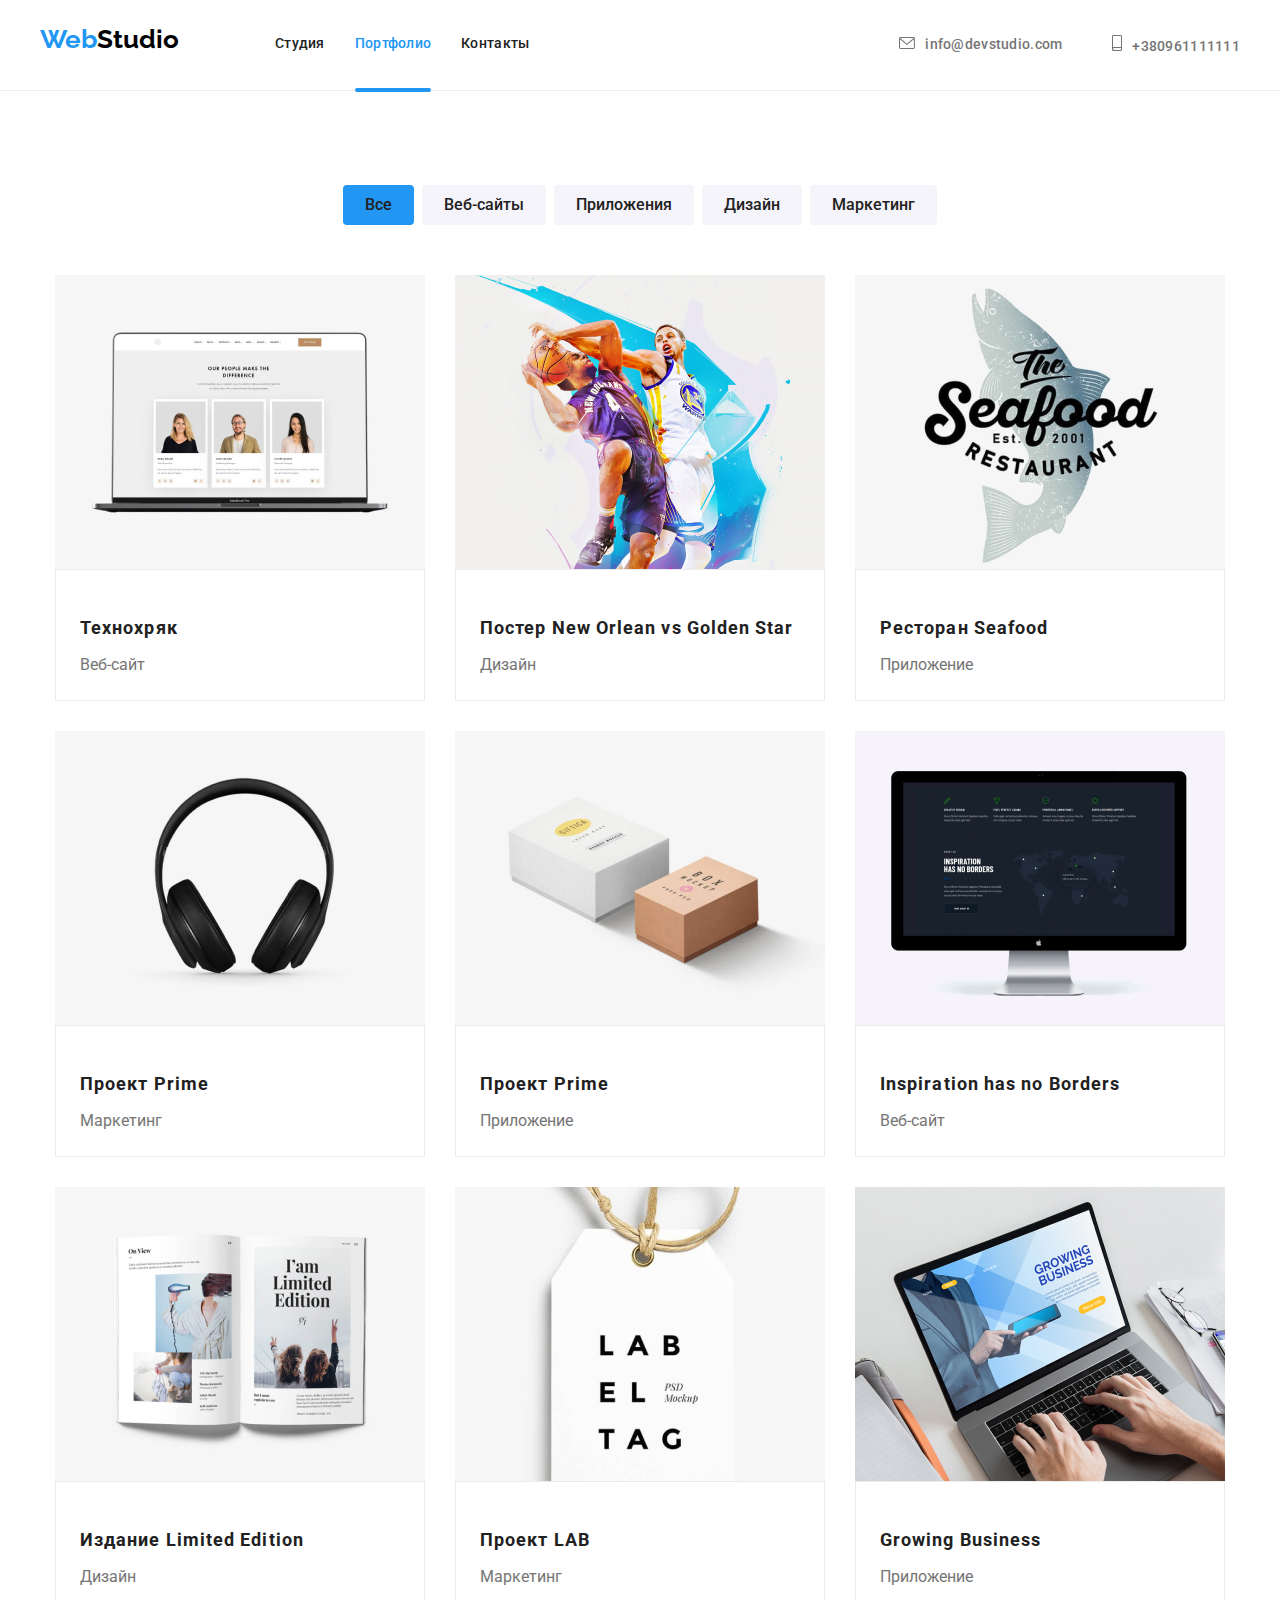
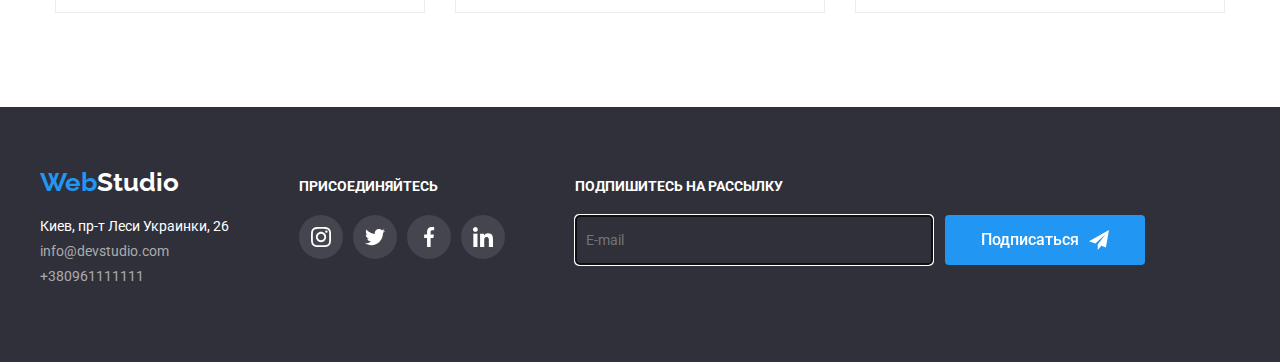
==== commit 02e0d84a: "hw-07" ====
--- a/portfolio.html
+++ b/portfolio.html
@@ -65,6 +65,7 @@
     
             <!--------------- Проэкты -------------------->
 
+
 <div class="container">
   
   <ul class="project list">
--- a/css/styles.css
+++ b/css/styles.css
@@ -9,7 +9,10 @@
     --primary-text-color: #212121;
     --accent-color: #2196F3;
     --primary-white-color: #FFFFFF;
-    --secondary-color: #757575;}
+    --secondary-color: #757575;
+    --box-color: rgb(0, 0, 0, 0.25);
+}
+    
 
 /*body style*/
 
@@ -80,19 +83,114 @@
     
 
 /*-------------Лого--------------*/
-
+.page-header__link {
+    font-family: 'Raleway', sans-serif;
+    font-weight: 700;
+    font-size: 26px;
+    line-height: 1.17;
+    color: #2196F3;
+    margin-right: 93px;}
+
+.page-header__logo {color: #000000;}
     
 
 /*----------Навигация----------*/
 
-
-
-   
+.site-nav {
+    display: inline-flex;
+    align-items: center;}
+
+.site-nav .site-nav__link {
+    display: block;
+    color: var(--primary-text-color);
+    font-weight: 500;
+    font-size: 14px;
+    line-height: 0.87;
+    letter-spacing: 0.02em;
+    transition-duration: 250ms;
+    transition-timing-function: cubic-bezier(0.4, 0, 0.2, 1);}
+
+    
+.site-nav .site-nav__link:hover {color: var(--accent-color);}
+.site-nav .site-nav__link:focus {color: var(--accent-color);}
+    
+.site-nav .link-current {
+    font-weight: 500;
+    color: var(--accent-color); }
+
+.site-nav__item:not(:last-child) {
+    margin-right:30px;}
+
+    
+.site-nav__item::after {
+    position: relative;
+    bottom: -30px;
+    content: "";
+    width: 100%;
+    height: 4px;
+    border-radius: 2px;
+    background-color: #2196F3;
+    display: inline-flex;
+    opacity: 0;
+    transition-duration: 250ms;
+    transition-timing-function: cubic-bezier(0.4, 0, 0.2, 1);}
+
+        
+.stripe-current.site-nav__item::after  {opacity: 1;}   
 
 
 /* <------------------Контакты---------------------->  */
 
-   
+.adress-nav {
+    display: flex;
+    align-items: center;}
+        
+    .adress-nav__meil {
+    color: var(--secondary-color);
+    font-weight: 500;
+    line-height: 1.14;
+    letter-spacing: 0.02em;
+    display: block;
+    text-decoration: none;
+    transition-duration: 250ms;
+    transition-timing-function: cubic-bezier(0.4, 0, 0.2, 1);}
+    
+    .adress-nav__meil:hover {color: var(--accent-color);}
+    .adress-nav__meil:focus {color: var(--accent-color);}
+    
+    .adress-nav .adress-nav__meil {
+    margin-right: 50px;}
+    
+    .adress-nav__tel {
+    color: var(--secondary-color);
+    font-weight: 500;
+    line-height: 1.14;
+    letter-spacing: 0.02em;
+    display: block;
+    text-decoration: none;
+    transition-duration: 250ms;
+    transition-timing-function: cubic-bezier(0.4, 0, 0.2, 1);;}
+
+    .adress-nav__tel:hover {color: var(--accent-color);}
+    .adress-nav__tel:focus {color: var(--accent-color);}
+
+    .adress-nav__icon {
+    fill: currentColor; margin-right: 10px;
+    align-items: center;}
+
+
+    .adress-nav .link {color: var(--primary-text-color);
+    font-weight: 500;
+    line-height: 0.87;
+    letter-spacing: 0.02em;}
+        
+    .adress-nav .link:hover {color: var(--accent-color);}
+    .adress-nav .link:focus {color: var(--accent-color);}
+
+    .main-nav {
+    display: flex;
+    align-items: center;
+    justify-content: space-between;}   
 
 
 /* ------------------Полоски------------ */
@@ -102,40 +200,590 @@
      
    
 /*---------------------Hero------------------*/
-
+.hero {
+    text-align: center;
+    padding: 200px 390px;
+    background-color: #2F303A;
+    max-width: 1600px;
+    height: 600px;
+    margin-left: auto;
+    margin-right: auto;
+    background-image: linear-gradient(rgba(47, 48, 58, 0.4), rgba(47, 48, 58, 0.4)), url(../images/header.jpg);
+    background-repeat: no-repeat;
+    background-position: center;
+    background-size: cover;}
+
+
+.hero__title {
+    font-weight: 900;
+    margin-top: 0;
+    margin-bottom: 30px;
+    font-size: 44px;
+    line-height: 1.3;
+    letter-spacing: 0.06em;
+    text-transform: uppercase;
+    color: var(--primary-white-color);}
+
+.hero__btn {
+    cursor: pointer;
+    border: 1px solid transparent;
+    border-radius: 4px;
+    min-width: 200px;
+    padding: 10px 32px;
+    display: inline-block;
+    background-color: #2196F3;
+    color: var(--primary-white-color);
+    font-weight: 700;
+    font-size: 16px;
+    line-height: 1.8;
+    letter-spacing: 0.06em;
+    text-align: center;}
+    
 
 /*---------------------------Особенности-----------------------*/
-    
+.section-title {
+    margin-top: 0;
+    margin-bottom: 0px;
+    font-size: 36px;
+    line-height: 1.16;
+    text-align: center;
+    color: var(--primary-text-color);}
+        
+        
+.pec {
+    display: flex;
+    justify-content: center;}
+
+.pec__item {
+    width: 270px;
+    display: flex;
+    flex-direction: column;
+    align-items: center;
+    justify-content: center;
+    background-color: #F5F4FA;
+    height: 120px;
+    margin-right: 30px;}
+   
+.peculiarities {display: flex;}
+
+.peculiarities .title {
+    color: var(--primary-text-color);
+    margin-top: 0;
+    margin-bottom: 0; 
+    font-weight: 700;
+    line-height: 1.14;}
+    
+.peculiarities__item {
+    margin-right: 30px;
+    width: 270px;
+    height: 120px;}
+    
+.peculiarities__item:last-child {margin-right: 0;} 
+        
+ .peculiarities__title {
+    margin-top: 0;
+    margin-bottom: 10px;
+    font-size: 14px;
+    font-weight: 700;
+    line-height: 1.14;
+    text-transform: uppercase;
+    color: var(--primary-text-color);
+    padding-top: 30px;}
+
+          
+.peculiarities__about {
+    margin-top: 0;
+    margin-bottom: 0px;
+    line-height: 1.71;
+    color: var(--secondary-color); }
+
+      
 
 /*---------------Чем мы занимаемся----------------*/
-    
+.study {
+    display:flex;
+    flex-wrap: wrap;}
+      
+.study__item {
+    width: calc((100% - 60px) / 3);
+    margin-right: 30px;}
+    
+.study__item:last-child {margin-right: 0;}
 
   
 /*-----------------Наша команда---------------*/
-
+.section .team {margin-bottom: 0;}
+
+.section-title {padding-bottom: 50px;}
+    
+.team {
+    background-color: #F5F4FA;
+    display: flex;
+    flex-wrap: wrap;
+    justify-content:center;}
+
+.team__item {
+    width: 270px;
+    box-shadow: 0px 4px 4px var(--box-color);    
+    margin-right: 30px;
+    border: 1px solid #ECECEC;}
+
+.team__item:last-child {margin-right: 0;}
+
+.team__img {display: block;}
+
+.team__about {background-color: var(--primary-white-color);}
+
+.team__title
+    {font-weight: 500;
+    font-size: 16px;
+    line-height: 1.18;
+    text-align: center;
+    margin: 0;
+    padding-top: 30px;
+    color: var(--primary-text-color);}
+
+.team__profession 
+    {font-size: 16px;
+    line-height: 1.18;
+    text-align: center;
+    color: var(--secondary-color);
+    margin-bottom: 16px;
+    padding-bottom: 16px;}
+
+  
 /* ------------team-social-icon----------- */
 
-
+.team-soc__list {
+    display: flex;
+    justify-content: center;
+    padding-bottom: 30px;}
+
+.team-soc__item {
+    width: 44px;
+    height: 44px;}
+
+.team-soc__item + .team-soc__item {margin-left: 10px;}
+
+.team-soc__link {
+    width: 100%;
+    height: 100%;
+    background-color: var(--primary-white-color);
+    display: flex;
+    align-items: center;
+    justify-content: center;
+    border-radius: 50%;
+    color: #AFB1B8;
+    transition-duration: 250ms;
+    transition-timing-function: cubic-bezier(0.4, 0, 0.2, 1);}
+
+.team-soc__link:hover {
+    background-color: var(--accent-color);
+    color: var(--primary-white-color);}
+
+.team-soc__icon {fill: currentColor;}
 
 
 /* ------------- Постоянные клиенты ------------------- */
 
-
+.customers {
+    display: flex;
+    justify-content: center;}
+
+.customers__item {
+    width: 170px;
+    height: 92px;
+    border: 1px solid #AFB1B8;
+    overflow: hidden;
+    border-radius: 4px;}
+
+.customers__item:hover {border: 1px solid var(--accent-color);}
+
+.customers__item + .customers__item {margin-left: 30px;}
+
+.customers__link {
+    width: 100%;
+    height: 100%;
+    background-color: var(--primary-white-color);
+    display: flex;
+    align-items: center;
+    justify-content: center;
+    color: #AFB1B8;
+    transition-property: color;
+    transition-duration: 250ms;
+    transition-timing-function: cubic-bezier(0.4, 0, 0.2, 1);}
+
+.customers__link:hover {
+    background-color: var(--primary-white-color);
+    color: var(--accent-color);}
+
+
+.customers__icon {fill: currentColor;}
 
 
 
 /*--------------------------Футер----------------------*/
 
-
+.footer {background-color:  #2F303A;}
+    
+.footer__container {
+    display: flex;
+    flex-direction: row;
+    align-items: baseline;} 
+    
+.footer__nav {display: inline-block;}
+
+.footer__logo {
+    font-family: 'Raleway', sans-serif;
+    font-weight: 700;
+    font-size: 26px;
+    line-height: 1.19;
+    color: var(--accent-color);}
+
+.footer__logo { 
+    padding-top: 60px;}
+
+.footer__text {color: var(--primary-white-color);}
+ 
+.footer-adress__list {   
+    padding-top: 20px;
+    padding-bottom: 60px;
+    margin-bottom: 9px;}
+
+.post-adress {
+    line-height: 0.06;
+    font-style: normal;
+    color: var(--primary-white-color);}
+
+.footer-adress__item {margin-bottom: 9px;}
+    
+.footer-adress__link
+    {text-decoration: none;
+    font-style: normal;
+    line-height: 0.06;
+    color: rgba(255, 255, 255, 0.6);
+    transition-duration: 250ms;
+    transition-timing-function: cubic-bezier(0.4, 0, 0.2, 1);;}
+
+.footer-adress__link:hover {color: var(--accent-color);}
+.footer-adress__link:focus {color: var(--accent-color);}
+
+    
+    
+.welcome {
+    display: inline-block;
+    margin-left: 70px;}
+
+.welcome__title
+    {font-size: 14px;    
+    line-height: 1.14;    
+    margin-top: 0;
+    margin-bottom: 0%;
+    color: var(--primary-white-color);
+    padding-bottom: 20px;}
+
+.welcome__list {
+    display: flex;
+    justify-content: center;}
+
+.welcome__item {
+    width: 44px;
+    height: 44px;}
+
+.welcome__item + .welcome__item {margin-left: 10px;}       
+
+.welcome__link {
+    width: 100%;
+    height: 100%;
+    background-color: rgba(255, 255, 255, 0.1);
+    display: flex;
+    align-items: center;
+    justify-content: center;
+    border-radius: 50%;
+    color: white;
+    transition-duration: 250ms;
+    transition-timing-function: cubic-bezier(0.4, 0, 0.2, 1);;}
+
+.welcome__link:hover {
+    background-color: var(--accent-color);
+    color: var(--primary-white-color);}    
+
+.welcome__icon {fill: currentColor ;}
+
+       
+
+.form__list {
+    display: inline-block;
+    margin-left: 70px;}
+
+.footer__form {display: inline-flex;}
+
+.form__input {
+    width: 358px;
+    height: 50px;
+    border: 1px solid #FFFFFF4D;
+    background-color: #2F303A;
+    border-radius: 4px;
+    padding-left: 10px;}
+
+.btn.form__btn {
+    display: flex;
+    align-items: center;
+    justify-content: center;
+    margin-left: 12px;
+    width: 200px;
+    height: 50px;
+    background-color: #2196F3;
+    color: #FFFFFF;}
+
+
+.btn__icon {margin-left: 10px;}
 
 
 
  /* --------------------------Modal------------------------ */
 
+ .backdrop {
+    position: absolute;
+    top: 0;
+    left: 0;
+    width: 100vw;
+    height: 100vh;
+    background-color: rgba(0, 0, 0, 0.2);
+    transition: opacity 300ms, visibility 300ms;}
+
+.is-hidden{
+    opacity: 0;
+    pointer-events: none;
+    visibility: hidden;}
+
+.modal {
+    width: 528px;
+    min-height: 581px;
+    background-color: #FFFFFF;
+    border-radius: 5px;
+    position: absolute;
+    top: 50%;
+    left: 50%;
+    transform: translate(-50%, -50%);
+    padding: 40px ;}
+
+
+.modal__closed-btn {
+    position: absolute;
+    cursor: pointer;
+    width: 30px;
+    height: 30px;
+    border: 1px solid rgba(33, 33, 33, 0.2);
+    border-radius: 50%;
+    top: 8px;
+    right: 8px;
+    color: #000000;
+    background-color: transparent;
+    display: flex;
+    align-items: center;
+    justify-content: center;}
+
+
+.modal__closed-btn:hover {fill:var(--accent-color)}
+
+.modal__title {
+   font-size: 18px;
+   font-weight: 600;
+    color: #000000;
+    text-align: center;
+    margin-bottom: 15px;}
+
+.modal__field {margin-bottom: 10px;}
+
+.modal__label {color: rgba(33, 33, 33, 0.2);
+    font-size: 12px;
+    line-height: 1.16;
+    display: block;
+    margin-bottom: 5px;}
+    
+.modal__input {
+    width: 100%;
+    height: 45px;
+    border: 1px solid rgba(33, 33, 33, 0.2);
+    border-radius: 3px;
+    padding-left: 30px;
+    outline: none;}
+
+ .modal__input:focus {border-color: var(--accent-color);}
+
+.modal__input:focus + .modal__icon {fill: var(--accent-color);}   
+
+.modal__icon {
+    position: absolute;
+    left: 7px;
+    top: 50%;
+    transform: translateY(-50%);
+    fill: currentColor;}
+
+.modal__comment {
+    width: 100%;
+    height: 120px;
+    border: 1px solid rgba(33, 33, 33, 0.2);
+    border-radius: 3px;
+    margin-bottom: 10px;
+    padding: 10px;
+    resize: none;
+    outline: none;}
+
+
+.modal__comment:focus {border-color: var(--accent-color);}
+
+.modal__field-wrap {
+    position: relative;}
+
+.modal__check--text {
+    display: flex;
+    align-items: center;}
+
+.modal__check--text::before {
+    content: " ";
+    width: 16px;
+    height: 15px;
+    border: 2px solid #303030;
+    border-radius: 3px;
+    margin-right: 5px;}
+
+.modal__check:checked + .modal__check--text::before {
+    background-color: var(--accent-color);
+    border: none;
+    background-image: url(../images/check.svg);
+    background-position: center;
+    background-repeat: no-repeat;}
+
+
+.btn.modal__send--btn {
+    display: flex;
+    align-items: center;
+    justify-content: center;
+    width: 200px;
+    height: 50px;
+    background-color: #2196F3;
+    color: #FFFFFF;}
+    
+.modal__send--btn {
+    position: absolute;
+    left: 162px;}
+
 
 /*----------------------button------------------------------*/
+.button__nav {
+    display: flex;
+    justify-content: center;
+    padding-bottom: 50px;}
+
+.btn {
+    display: flex;
+    cursor: pointer;
+    color: var(--primary-text-color);
+    text-decoration: none;
+    padding: 6px 22px;
+    outline: none;
+    font-weight: 500;
+    font-size: 16px;
+    line-height: 1.6;
+    border-width: 1px 0;
+    border-style: solid none;
+    border-color: transparent;
+    border-radius: 4px;
+    background: #F5F4FA;
+    transition: 0.2s;
+    text-align: center;
+    transition-duration: 250ms;
+    transition-timing-function: cubic-bezier(0.4, 0, 0.2, 1);;}
+
+ .btn__item { font-size: 500;}
+  
+.button__nav .btn__item + .btn__item {margin-left: 8px;}
+
+.btn.active {background-color: var(--accent-color);}
+    
+.btn:hover {background-color: var(--accent-color); color: var(--primary-white-color);}
+.btn:focus {background-color: var(--accent-color); color: var(--primary-white-color);}
+.btn:hover {box-shadow: 0px 4px 4px rgb(0 0 0 / 25%);}
+
+    
+
+
+ /* --------------- Проэкты -------------------- */
+
+
+ .project {
+    display: flex;
+    flex-wrap: wrap;
+    justify-content:center;
+    padding-bottom: 94px;}
+
+.project__img {display: block;}
+
+
+ .project__item {
+    margin: 0;
+    font-size: 16px;
+    line-height: 1.87;
+    color: var(--secondary-color);}
+
+
+.project__list {
+    margin-right: 30px;
+    margin-bottom: 30px;}
+
+ .project__thumb::before {
+ content: "";
+ width: 370px;
+ height: 294px;
+ background-color: rgba(33, 150, 243, 0.9);
+ display: block;
+ position: absolute;
+ overflow: hidden;
+ opacity: 0;
+ transition-duration: 250ms;
+ transition-timing-function: cubic-bezier(0.4, 0, 0.2, 1);
+ transform: translateY(0);}
+
+
+ .project__thumb::before {
+ content: 'Ресурс предлагает комплексные предложения с разным уровнем функционала и сервисов. Все это позволит посетителю получить исчерпывающие сведения о компании или частном лице.';
+ font-size: 18px;
+ line-height: 1.55;
+ padding: 63px 24px;
+ color: var(--primary-white-color);} 
+
+     
+.project__list:hover .project__thumb::before
+{transform: translateY(-100%);
+opacity: 1;}
+         
+  
+
+
+ .project__list:hover {box-shadow: 0px 4px 4px rgb(0 0 0 / 25%);}
+ .project__list:focus {box-shadow: 0px 4px 4px rgb(0 0 0 / 25%);}
+
+ .project__list:nth-child(3n) {margin-right: 0;}
+ .project__list:nth-last-child(-n+3) {margin-bottom: 0;}
  
-
-
- /* --------------- Проэкты -------------------- */
-
+ .project__about{
+    padding: 20px 24px;
+    border: 1px solid #ECECEC;}
+
+
+.project__title {
+        margin: 0;
+        padding-top: 20px;
+        padding-bottom: 4px;
+        font-size: 18px;
+        line-height: 2;
+        letter-spacing: 0.06em;
+        color: var(--primary-text-color);}
+    
+
+ 
+ 
+
+
--- a/css/main.min.css
+++ b/css/main.min.css
@@ -1,2 +1,2 @@
-.page-header__link{font-family:'Raleway', sans-serif;font-weight:700;font-size:26px;line-height:1.17;color:#2196F3;margin-right:93px}.page-header__logo{color:#000000}.site-nav{display:inline-flex;align-items:center}.site-nav .site-nav__link{display:block;color:var(--primary-text-color);font-weight:500;font-size:14px;line-height:0.87;letter-spacing:0.02em;transition-duration:250ms;transition-timing-function:cubic-bezier(0.4, 0, 0.2, 1)}.site-nav .site-nav__link:hover{color:var(--accent-color)}.site-nav .site-nav__link:focus{color:var(--accent-color)}.site-nav .link-current{font-weight:500;color:var(--accent-color)}.site-nav__item:not(:last-child){margin-right:30px}.site-nav__item::after{position:relative;bottom:-30px;content:"";width:100%;height:4px;border-radius:2px;background-color:#2196F3;display:inline-flex;opacity:0;transition-duration:250ms;transition-timing-function:cubic-bezier(0.4, 0, 0.2, 1)}.stripe-current.site-nav__item::after{opacity:1}.adress-nav{display:flex;align-items:center}.adress-nav__meil{color:var(--secondary-color);font-weight:500;line-height:1.14;letter-spacing:0.02em;display:block;text-decoration:none;transition-duration:250ms;transition-timing-function:cubic-bezier(0.4, 0, 0.2, 1)}.adress-nav__meil:hover{color:var(--accent-color)}.adress-nav__meil:focus{color:var(--accent-color)}.adress-nav .adress-nav__meil{margin-right:50px}.adress-nav__tel{color:var(--secondary-color);font-weight:500;line-height:1.14;letter-spacing:0.02em;display:block;text-decoration:none;transition-duration:250ms;transition-timing-function:cubic-bezier(0.4, 0, 0.2, 1)}.adress-nav__tel:hover{color:var(--accent-color)}.adress-nav__tel:focus{color:var(--accent-color)}.adress-nav__icon{fill:currentColor;margin-right:10px;align-items:center}.adress-nav .link{color:var(--primary-text-color);font-weight:500;line-height:0.87;letter-spacing:0.02em}.adress-nav .link:hover{color:var(--accent-color)}.adress-nav .link:focus{color:var(--accent-color)}.main-nav{display:flex;align-items:center;justify-content:space-between}.hero{text-align:center;padding:200px 390px;background-color:#2F303A;max-width:1600px;height:600px;margin-left:auto;margin-right:auto;background-image:linear-gradient(rgba(47,48,58,0.4), rgba(47,48,58,0.4)),url(../images/header.jpg);background-repeat:no-repeat;background-position:center;background-size:cover}.hero__title{font-weight:900;margin-top:0;margin-bottom:30px;font-size:44px;line-height:1.3;letter-spacing:0.06em;text-transform:uppercase;color:var(--primary-white-color)}.hero__btn{cursor:pointer;border:1px solid transparent;border-radius:4px;min-width:200px;padding:10px 32px;display:inline-block;background-color:#2196F3;color:var(--primary-white-color);font-weight:700;font-size:16px;line-height:1.8;letter-spacing:0.06em;text-align:center}.section-title{margin-top:0;margin-bottom:0px;font-size:36px;line-height:1.16;text-align:center;color:var(--primary-text-color)}.pec{display:flex;justify-content:center}.pec__item{width:270px;display:flex;flex-direction:column;align-items:center;justify-content:center;background-color:#F5F4FA;height:120px;margin-right:30px}.peculiarities{display:flex}.peculiarities .title{color:var(--primary-text-color);margin-top:0;margin-bottom:0;font-weight:700;line-height:1.14}.peculiarities__item{margin-right:30px;width:270px;height:120px}.peculiarities__item:last-child{margin-right:0}.peculiarities__title{margin-top:0;margin-bottom:10px;font-size:14px;font-weight:700;line-height:1.14;text-transform:uppercase;color:var(--primary-text-color);padding-top:30px}.peculiarities__about{margin-top:0;margin-bottom:0px;line-height:1.71;color:var(--secondary-color)}
+.page-header__link{font-family:'Raleway', sans-serif;font-weight:700;font-size:26px;line-height:1.17;color:#2196F3;margin-right:93px}.page-header__logo{color:#000000}
 /*# sourceMappingURL=main.min.css.map */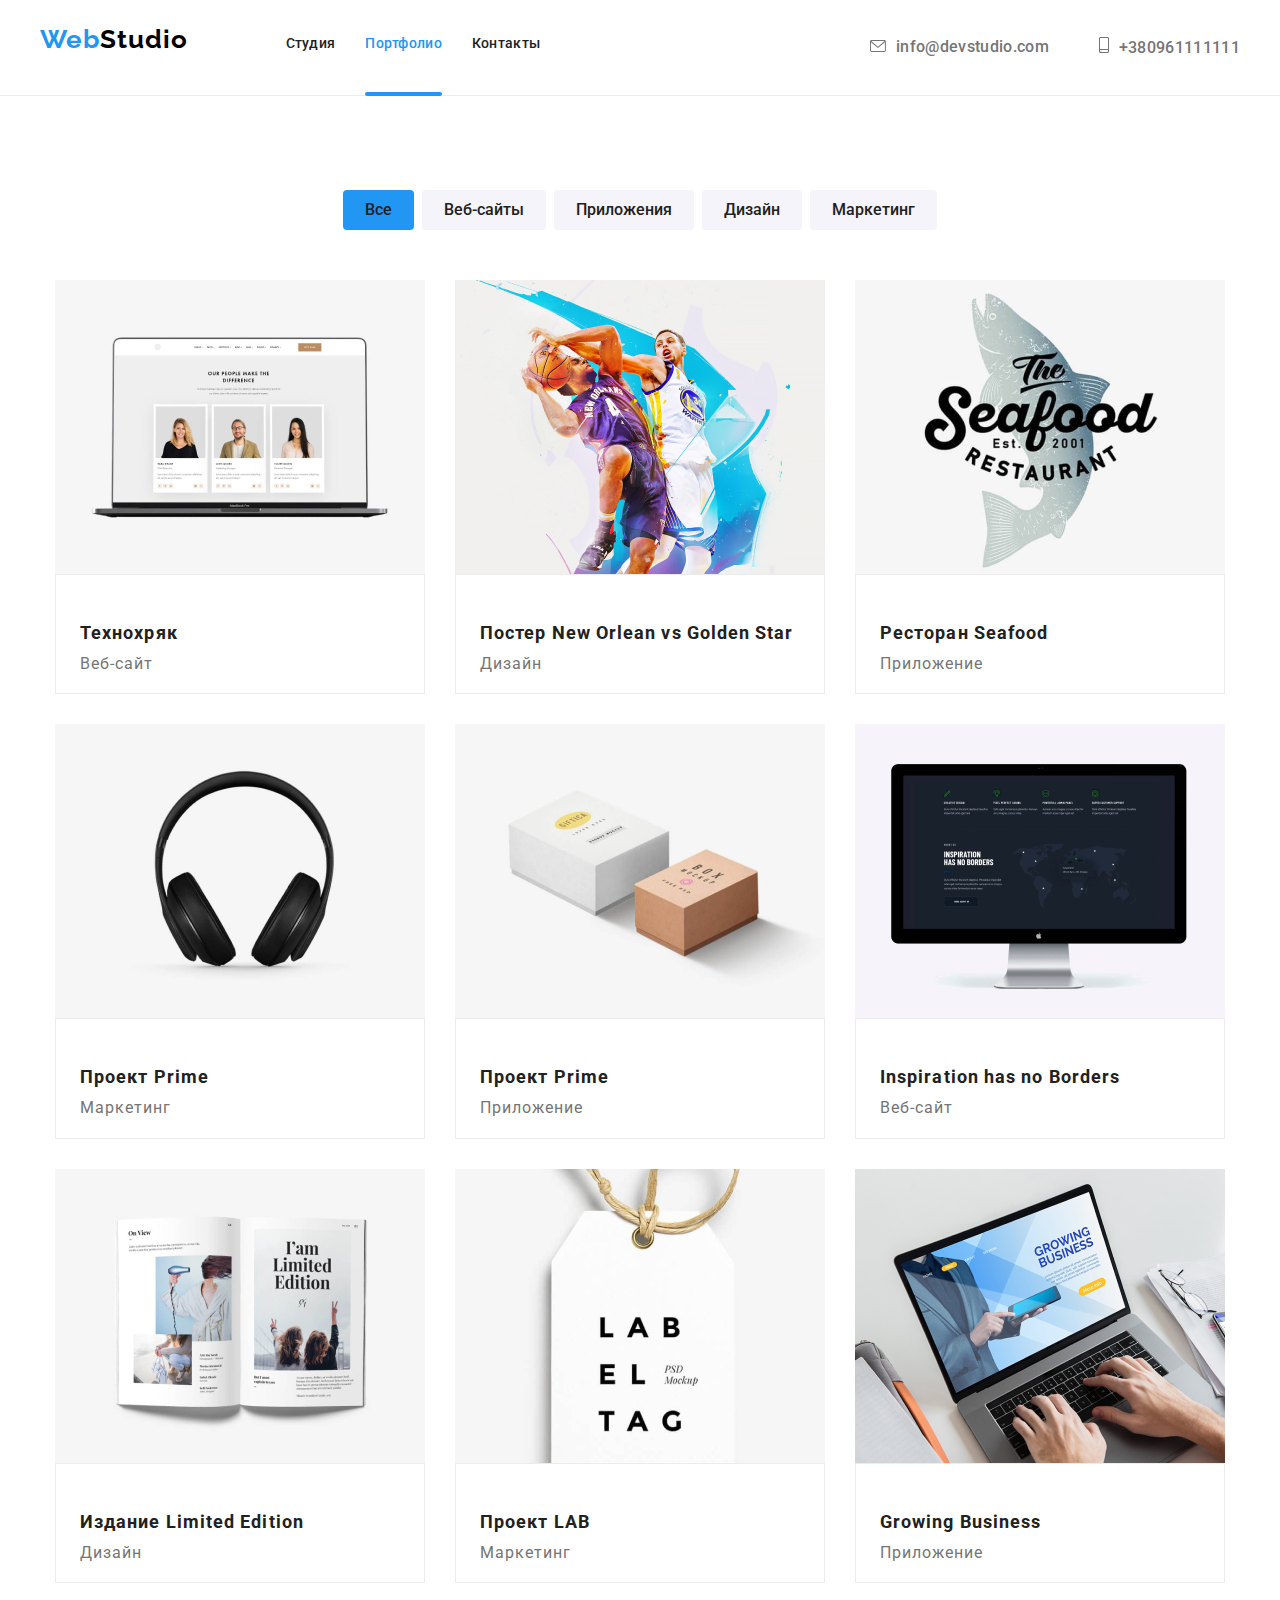
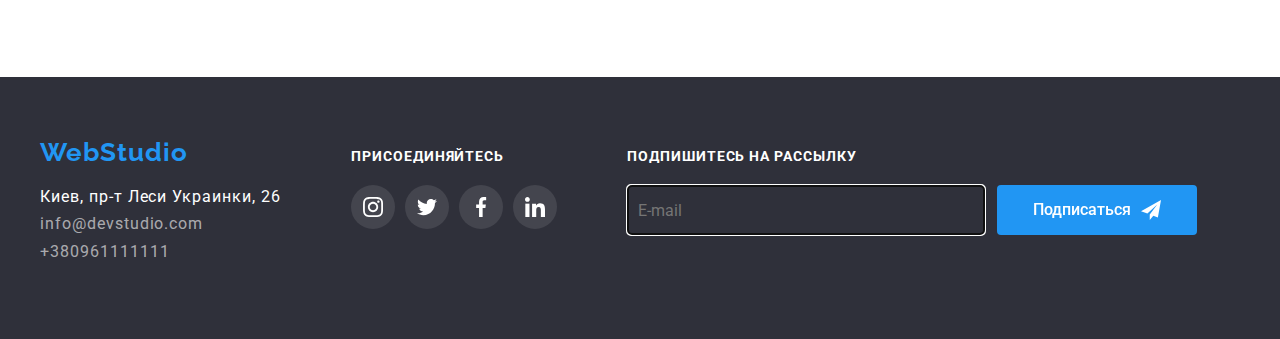
==== commit 42df4cc2: "hw-07" ====
--- a/portfolio.html
+++ b/portfolio.html
@@ -11,7 +11,7 @@
 <link rel="preconnect" href="https://fonts.gstatic.com" crossorigin>
 <link href="https://fonts.googleapis.com/css2?family=Raleway:wght@700&family=Roboto:wght@400;500;700;900&display=swap" rel="stylesheet">
 <link rel="stylesheet" href="https://cdnjs.cloudflare.com/ajax/libs/modern-normalize/1.1.0/modern-normalize.min.css">
-<link rel="stylesheet" href="css/styles.css">
+<!-- <link rel="stylesheet" href="css/styles.css"> -->
 <link rel="stylesheet" href="css/main.min.css"> 
     </head>
 <body>
--- a/css/styles.css
+++ b/css/styles.css
@@ -10,7 +10,7 @@
     --accent-color: #2196F3;
     --primary-white-color: #FFFFFF;
     --secondary-color: #757575;
-    --box-color: rgb(0, 0, 0, 0.25);
+    --box-color: #00000040;
 }
     
 
@@ -705,7 +705,7 @@
     
 .btn:hover {background-color: var(--accent-color); color: var(--primary-white-color);}
 .btn:focus {background-color: var(--accent-color); color: var(--primary-white-color);}
-.btn:hover {box-shadow: 0px 4px 4px rgb(0 0 0 / 25%);}
+.btn:hover {box-shadow: 0px 4px 4px #00000040;}
 
     
 
--- a/css/main.min.css
+++ b/css/main.min.css
@@ -1,2 +1,2 @@
-.page-header__link{font-family:'Raleway', sans-serif;font-weight:700;font-size:26px;line-height:1.17;color:#2196F3;margin-right:93px}.page-header__logo{color:#000000}
+a{text-decoration:none}li{list-style-type:none}ul,p{padding:0;margin:0}h1,h2,h3,h4,h5,h6{margin-top:0}button{cursor:pointer}body{background-color:#fff;color:#212121;font-family:"Roboto",sans-serif;letter-spacing:.06em}.container{margin-left:auto;margin-right:auto;width:1200px;padding-left:0px;padding-right:0px;padding-top:0px}.visually-hidden{position:absolute;white-space:nowrap;width:1px;height:1px;overflow:hidden;border:0;padding:0;clip:rect(0 0 0 0);clip-path:inset(50%);margin:-1px}.section{padding-top:94px;padding-bottom:94px}.section.no-padding{padding-top:0px;padding-bottom:0px}.section.padding-top{padding-top:94px;padding-bottom:0px}.section.padding-bottom{padding-top:0px;padding-bottom:94px}.page-header{background-color:#fff;padding:24px 0 25px;border-bottom:1px solid #ECECEC}.page-header__link{font-family:"Raleway",sans-serif;font-weight:700;font-size:26px;line-height:1.19;color:#2196f3;margin-right:93px}.page-header__logo{color:#000}.site-nav{display:inline-flex;align-items:center}.site-nav .site-nav__link{display:block;color:#212121;font-weight:500;font-size:14px;line-height:1.14;letter-spacing:.02em;transition-duration:250ms;transition-timing-function:cubic-bezier(0.4, 0, 0.2, 1)}.site-nav .site-nav__link:hover{color:#2196f3}.site-nav .site-nav__link:focus{color:#2196f3}.site-nav .link-current{font-weight:500;color:#2196f3}.site-nav__item:not(:last-child){margin-right:30px}.site-nav__item::after{position:relative;bottom:-30px;content:"";width:100%;height:4px;border-radius:2px;background-color:#2196f3;display:inline-flex;opacity:0;transition-duration:250ms;transition-timing-function:cubic-bezier(0.4, 0, 0.2, 1)}.stripe-current.site-nav__item::after{opacity:1}.adress-nav{display:flex;align-items:center}.adress-nav__meil{color:#757575;font-weight:500;line-height:1.14;letter-spacing:.02em;display:block;text-decoration:none;transition-duration:250ms;transition-timing-function:cubic-bezier(0.4, 0, 0.2, 1)}.adress-nav__meil:hover{color:#2196f3}.adress-nav__meil:focus{color:#2196f3}.adress-nav .adress-nav__meil{margin-right:50px}.adress-nav__tel{color:#757575;font-weight:500;line-height:1.14;letter-spacing:.02em;display:block;text-decoration:none;transition-duration:250ms;transition-timing-function:cubic-bezier(0.4, 0, 0.2, 1)}.adress-nav__tel:hover{color:#2196f3}.adress-nav__tel:focus{color:#2196f3}.adress-nav__icon{fill:currentColor;margin-right:10px;align-items:center}.adress-nav .link{color:#212121;font-weight:500;line-height:0.87;letter-spacing:0.02em}.adress-nav .link:hover{color:#2196f3}.adress-nav .link:focus{color:#2196f3}.main-nav{display:flex;align-items:center;justify-content:space-between}.hero{text-align:center;padding:200px 390px;background-color:#2F303A;max-width:1600px;height:600px;margin-left:auto;margin-right:auto;background-image:linear-gradient(rgba(47,48,58,0.4), rgba(47,48,58,0.4)),url(../images/header.jpg);background-repeat:no-repeat;background-position:center;background-size:cover}.hero__title{font-weight:900;margin-top:0;margin-bottom:30px;font-size:44px;line-height:1.36;letter-spacing:.06em;text-transform:uppercase;color:#fff}.hero__btn{cursor:pointer;border:1px solid transparent;border-radius:4px;min-width:200px;padding:10px 32px;display:inline-block;background-color:#2196F3;color:#fff;font-weight:700;font-size:16px;line-height:1.88;letter-spacing:.06em;text-align:center}.section-title{margin-top:0;margin-bottom:0px;font-size:36px;line-height:1.16;text-align:center;color:#212121}.pec{display:flex;justify-content:center}.pec__item{width:270px;display:flex;flex-direction:column;align-items:center;justify-content:center;background-color:#f5f4fa;height:120px;margin-right:30px}.peculiarities{display:flex}.peculiarities .title{color:#212121;margin-top:0;margin-bottom:0;font-weight:700;line-height:1.14}.peculiarities__item{margin-right:30px;width:270px;height:120px}.peculiarities__item:last-child{margin-right:0}.peculiarities__title{margin-top:0;margin-bottom:10px;font-size:14px;font-weight:700;line-height:1.14;text-transform:uppercase;color:#212121;padding-top:30px}.peculiarities__about{margin-top:0;margin-bottom:0px;line-height:1.71;color:#757575}.study{display:flex;flex-wrap:wrap}.study__item{width:calc((100% - 60px) / 3);margin-right:30px}.study__item:last-child{margin-right:0}.section .team{margin-bottom:0}.section-title{padding-bottom:50px}.team{background-color:#f5f4fa;display:flex;flex-wrap:wrap;justify-content:center}.team__item{width:270px;box-shadow:0px 4px 4px #AFB1B8;margin-right:30px;border:1px solid #AFB1B8}.team__item:last-child{margin-right:0}.team__img{display:block}.team__about{background-color:#fff}.team__title{font-weight:500;font-size:16px;line-height:1.19;text-align:center;margin:0;padding-top:30px;padding-bottom:10px;color:#212121}.team__profession{font-size:16px;line-height:1.19;text-align:center;color:#757575;padding-bottom:16px}.team-soc__list{display:flex;justify-content:center;padding-bottom:30px}.team-soc__item{width:44px;height:44px}.team-soc__item+.team-soc__item{margin-left:10px}.team-soc__link{width:100%;height:100%;background-color:#fff;display:flex;align-items:center;justify-content:center;border-radius:50%;color:#AFB1B8;transition-duration:250ms;transition-timing-function:cubic-bezier(0.4, 0, 0.2, 1)}.team-soc__link:hover{background-color:#2196f3;color:#fff}.team-soc__icon{fill:currentColor}.customers{display:flex;justify-content:center}.customers__item{width:170px;height:92px;border:1px solid #AFB1B8;overflow:hidden;border-radius:4px}.customers__item:hover{border:1px solid #2196f3}.customers__item+.customers__item{margin-left:30px}.customers__link{width:100%;height:100%;background-color:#fff;display:flex;align-items:center;justify-content:center;color:#AFB1B8;transition-property:color;transition-duration:250ms;transition-timing-function:cubic-bezier(0.4, 0, 0.2, 1)}.customers__link:hover{background-color:#fff;color:#2196f3}.customers__icon{fill:currentColor}.footer{background-color:#2f303a}.footer__container{display:flex;flex-direction:row;align-items:baseline}.footer__nav{display:inline-block}.footer__logo{font-family:'Raleway', sans-serif;font-weight:700;font-size:26px;line-height:1.19;color:#2196f3}.footer__logo{padding-top:60px}.footer__text{color:#2196f3}.footer-adress__list{padding-top:20px;padding-bottom:60px;margin-bottom:9px}.post-adress{line-height:0.06;font-style:normal;color:#fff}.footer-adress__item{margin-bottom:9px}.footer-adress__link{text-decoration:none;font-style:normal;line-height:0.06;color:rgba(255,255,255,0.6);transition-duration:250ms;transition-timing-function:cubic-bezier(0.4, 0, 0.2, 1)}.footer-adress__linkk:hover{color:#2196f3}.footer-adress__link:focus{color:#2196f3}.welcome{display:inline-block;margin-left:70px}.welcome__title{font-size:14px;line-height:1.14;margin-top:0;margin-bottom:0%;color:#fff;padding-bottom:20px}.welcome__list{display:flex;justify-content:center}.welcome__item{width:44px;height:44px}.welcome__item+.welcome__item{margin-left:10px}.welcome__link{width:100%;height:100%;background-color:rgba(255,255,255,0.1);display:flex;align-items:center;justify-content:center;border-radius:50%;color:#fff;transition-duration:250ms;transition-timing-function:cubic-bezier(0.4, 0, 0.2, 1)}.welcome__link:hover{background-color:#2196f3;color:#fff}.welcome__icon{fill:currentColor}.form__list{display:inline-block;margin-left:70px}.footer__form{display:inline-flex}.form__input{width:358px;height:50px;color:#fff;border:1px solid #FFFFFF4D;background-color:#2f303a;border-radius:4px;padding-left:10px}.btn.form__btn{display:flex;align-items:center;justify-content:center;margin-left:12px;width:200px;height:50px;background-color:#2196f3;color:#fff}.btn__icon{margin-left:10px}.backdrop{position:absolute;top:0;left:0;width:100vw;height:100vh;background-color:rgba(0,0,0,0.2);transition:opacity 300ms, visibility 300ms}.is-hidden{opacity:0;pointer-events:none;visibility:hidden}.modal{width:528px;min-height:581px;background-color:#fff;border-radius:5px;position:absolute;top:50%;left:50%;transform:translate(-50%, -50%);padding:40px}.modal__closed-btn{position:absolute;cursor:pointer;width:30px;height:30px;border:1px solid rgba(33,33,33,0.2);border-radius:50%;top:8px;right:8px;color:#000;background-color:transparent;display:flex;align-items:center;justify-content:center}.modal__closed-btn:hover{fill:#2196f3}.modal__title{font-size:18px;font-weight:600;color:#000;text-align:center;margin-bottom:15px}.modal__field{margin-bottom:10px}.modal__label{color:rgba(33,33,33,0.2);font-size:12px;line-height:1.16;display:block;margin-bottom:5px}.modal__input{width:100%;height:45px;border:1px solid rgba(33,33,33,0.2);border-radius:3px;padding-left:30px;outline:none}.modal__input:focus{border-color:#2196f3}.modal__input:focus+.modal__icon{fill:#2196f3}.modal__icon{position:absolute;left:7px;top:50%;transform:translateY(-50%);fill:currentColor}.modal__comment{width:100%;height:120px;border:1px solid rgba(33,33,33,0.2);border-radius:3px;margin-bottom:10px;padding:10px;resize:none;outline:none}.modal__comment:focus{border-color:#2196f3}.modal__field-wrap{position:relative}.modal__check--text{display:flex;align-items:center}.modal__check--text::before{content:" ";width:16px;height:15px;border:2px solid #303030;border-radius:3px;margin-right:5px}.modal__check:checked+.modal__check--text::before{background-color:#2196f3;border:none;background-image:url(../images/check.svg);background-position:center;background-repeat:no-repeat}.btn.modal__send--btn{display:flex;align-items:center;justify-content:center;width:200px;height:50px;background-color:#2196f3;color:#fff}.modal__send--btn{position:absolute;left:162px}.button__nav{display:flex;justify-content:center;padding-bottom:50px}.btn{display:flex;cursor:pointer;color:#212121;text-decoration:none;padding:6px 22px;outline:none;font-weight:500;font-size:16px;line-height:1.6;border-width:1px 0;border-style:solid none;border-color:transparent;border-radius:4px;background:#f5f4fa;transition:0.2s;text-align:center;transition-duration:250ms;transition-timing-function:cubic-bezier(0.4, 0, 0.2, 1)}.btn:hover{background-color:#2196f3;color:#fff}.btn:focus{background-color:#2196f3;color:#fff}.btn:hover{box-shadow:0px 4px 4px rgba(0,0,0,0.25)}.btn__item{font-size:500}.button__nav .btn__item+.btn__item{margin-left:8px}.btn.active{background-color:#2196f3}.project{display:flex;flex-wrap:wrap;justify-content:center;padding-bottom:94px}.project__img{display:block}.project__item{margin:0;font-size:16px;line-height:1 1.88;color:#757575}.project__list{margin-right:30px;margin-bottom:30px}.project__list:hover{box-shadow:0px 4px 4px rgba(0,0,0,0.25)}.project__list:focus{box-shadow:0px 4px 4px rgba(0,0,0,0.25)}.project__thumb::before{content:"";width:370px;height:294px;background-color:rgba(33,150,243,0.9);display:block;position:absolute;overflow:hidden;opacity:0;transition-duration:250ms;transition-timing-function:cubic-bezier(0.4, 0, 0.2, 1);transform:translateY(0)}.project__thumb::before{content:'Ресурс предлагает комплексные предложения с разным уровнем функционала и сервисов. Все это позволит посетителю получить исчерпывающие сведения о компании или частном лице.';font-size:18px;line-height:1.55;padding:63px 24px;color:#fff}.project__list:hover .project__thumb::before{transform:translateY(-100%);opacity:1}.project__list:nth-child(3n){margin-right:0}.project__list:nth-last-child(-n+3){margin-bottom:0}.project__about{padding:20px 24px;border:1px solid #ECECEC}.project__title{margin:0;padding-top:20px;padding-bottom:4px;font-size:18px;line-height:2;letter-spacing:0.06em;color:#212121}
 /*# sourceMappingURL=main.min.css.map */